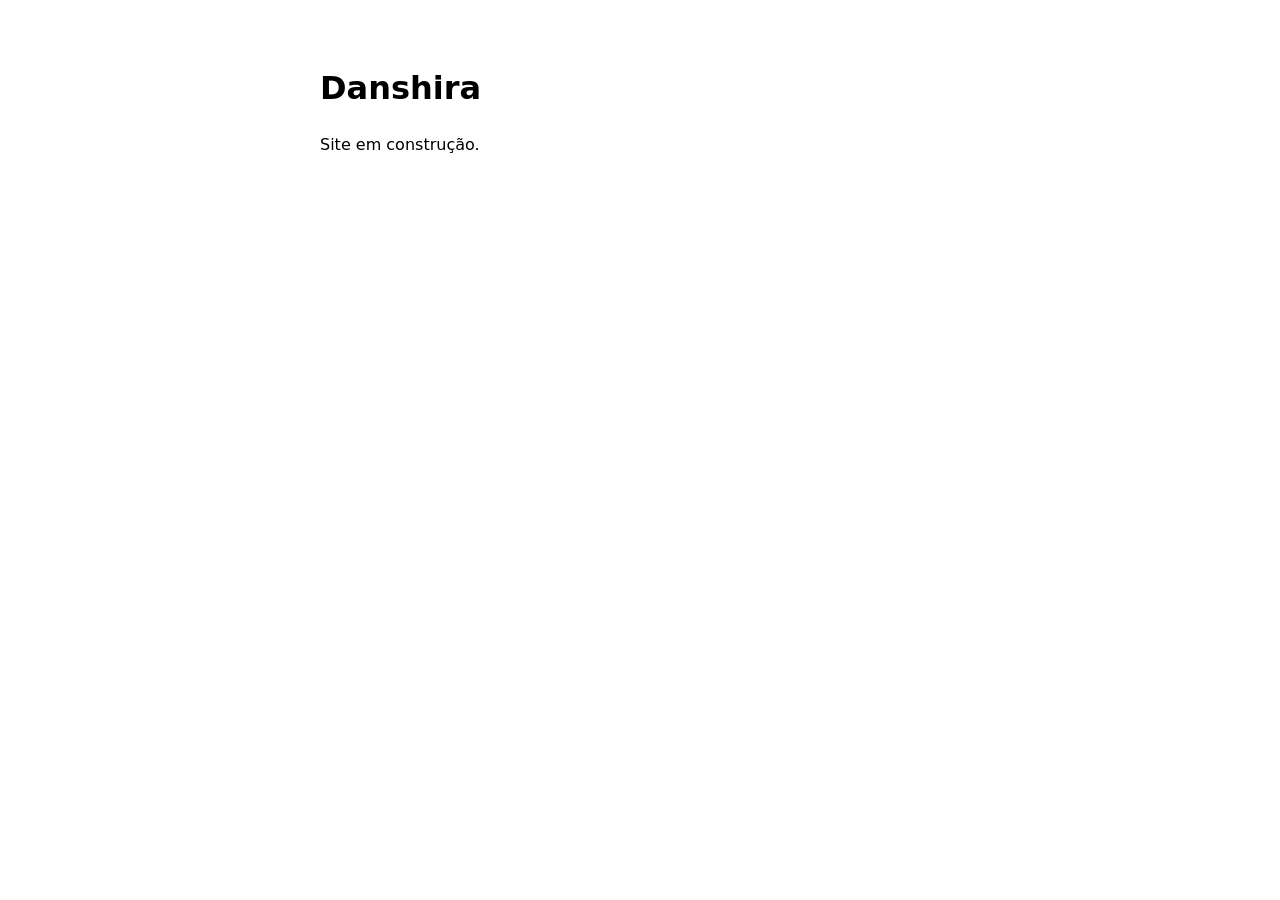
==== index.html @ fffc55d2 "Initial commit: static site scaffold for GitHub Pages Co-Authored-By: Claude Sonnet 5 <noreply@anthr" ====
<!DOCTYPE html>
<html lang="pt-BR">
<head>
  <meta charset="UTF-8">
  <meta name="viewport" content="width=device-width, initial-scale=1.0">
  <title>Danshira</title>
  <link rel="stylesheet" href="style.css">
</head>
<body>
  <main>
    <h1>Danshira</h1>
    <p>Site em construção.</p>
  </main>
</body>
</html>
---- style.css ----
:root {
  color-scheme: light dark;
}

body {
  font-family: system-ui, sans-serif;
  max-width: 640px;
  margin: 4rem auto;
  padding: 0 1.5rem;
  line-height: 1.5;
}
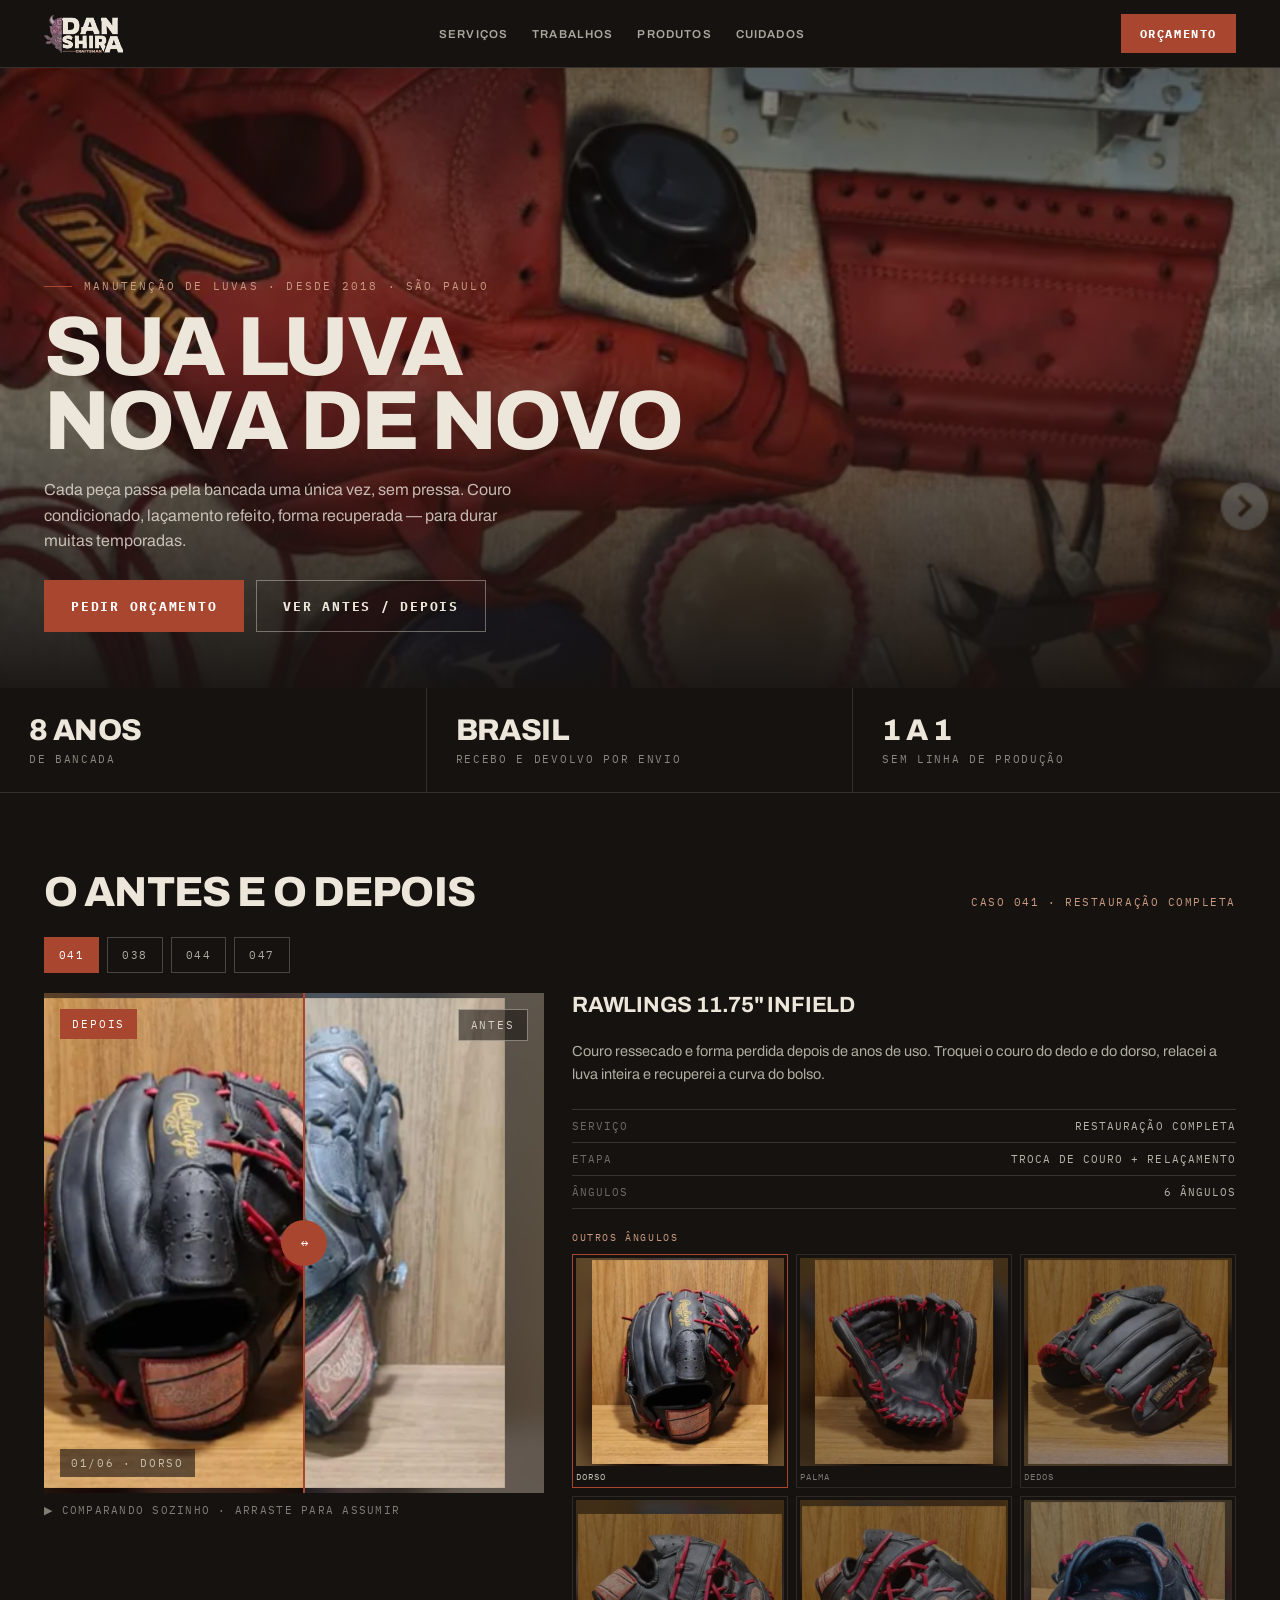
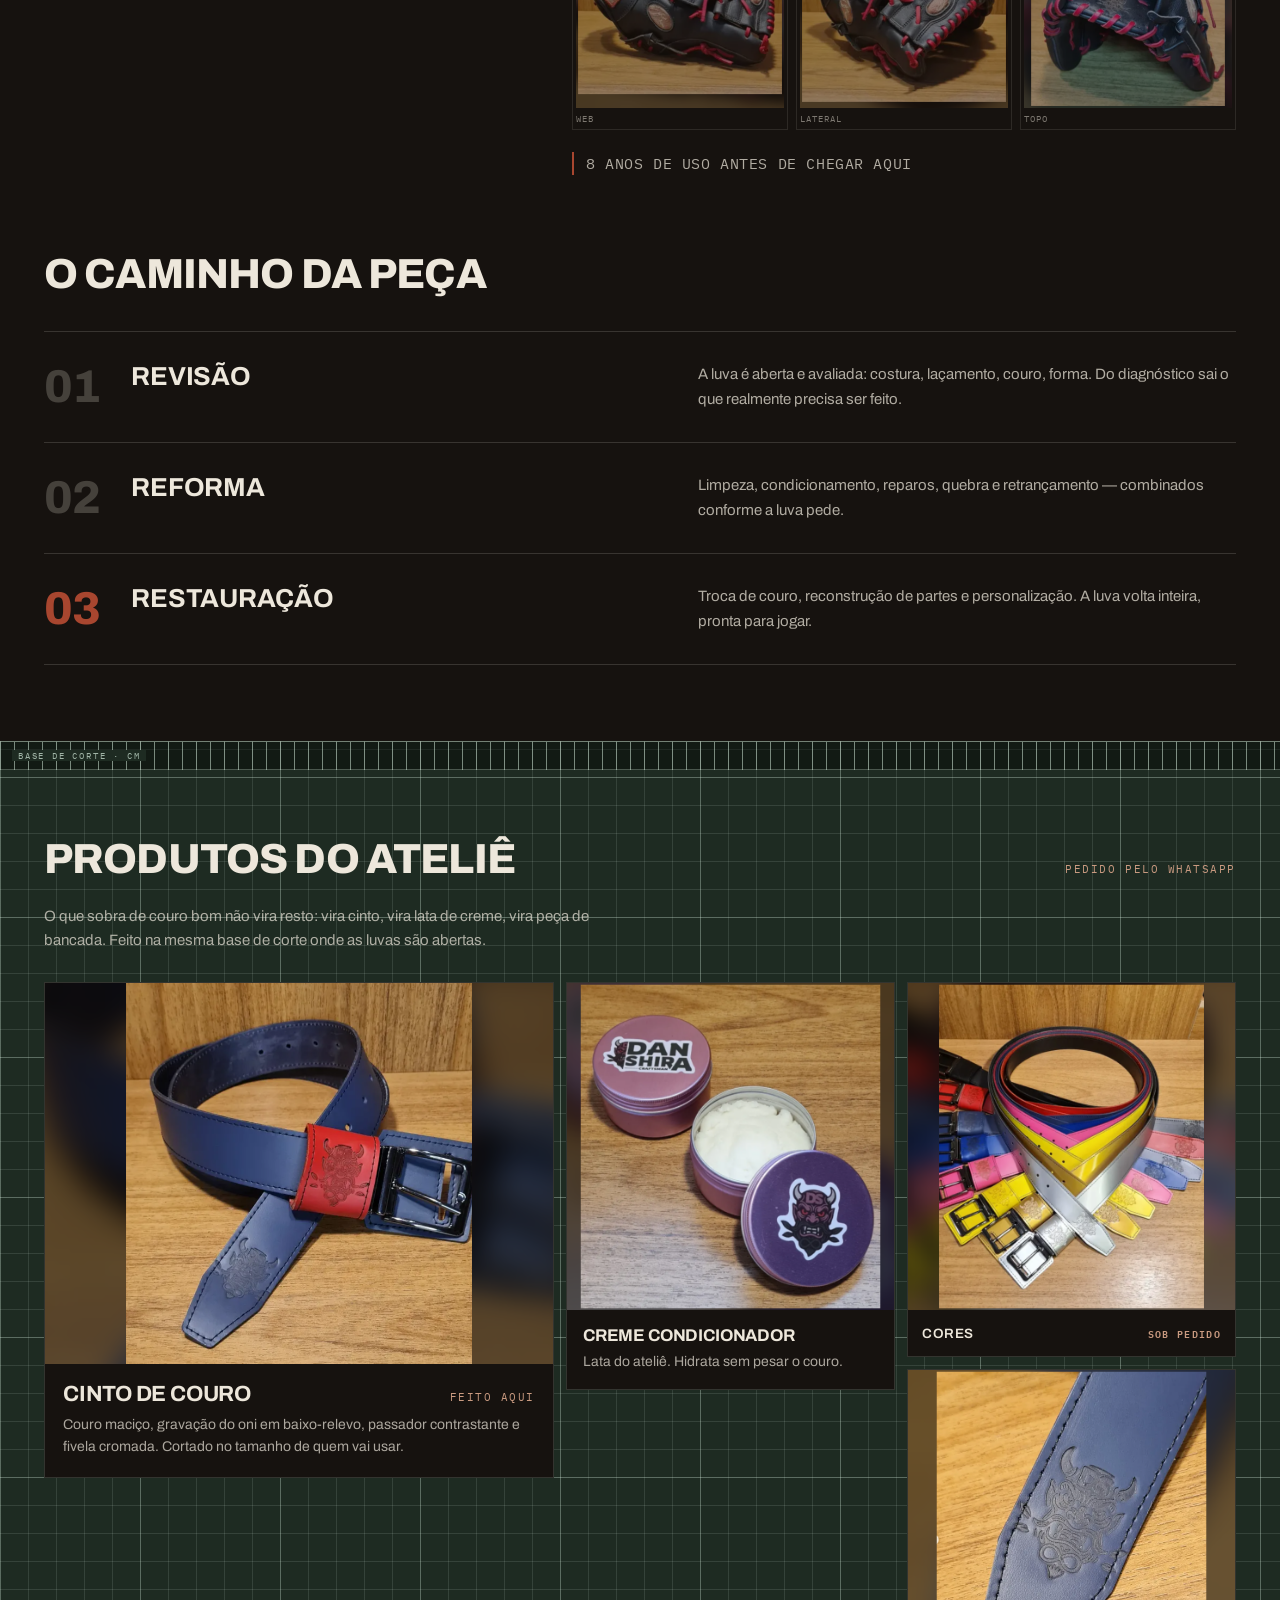
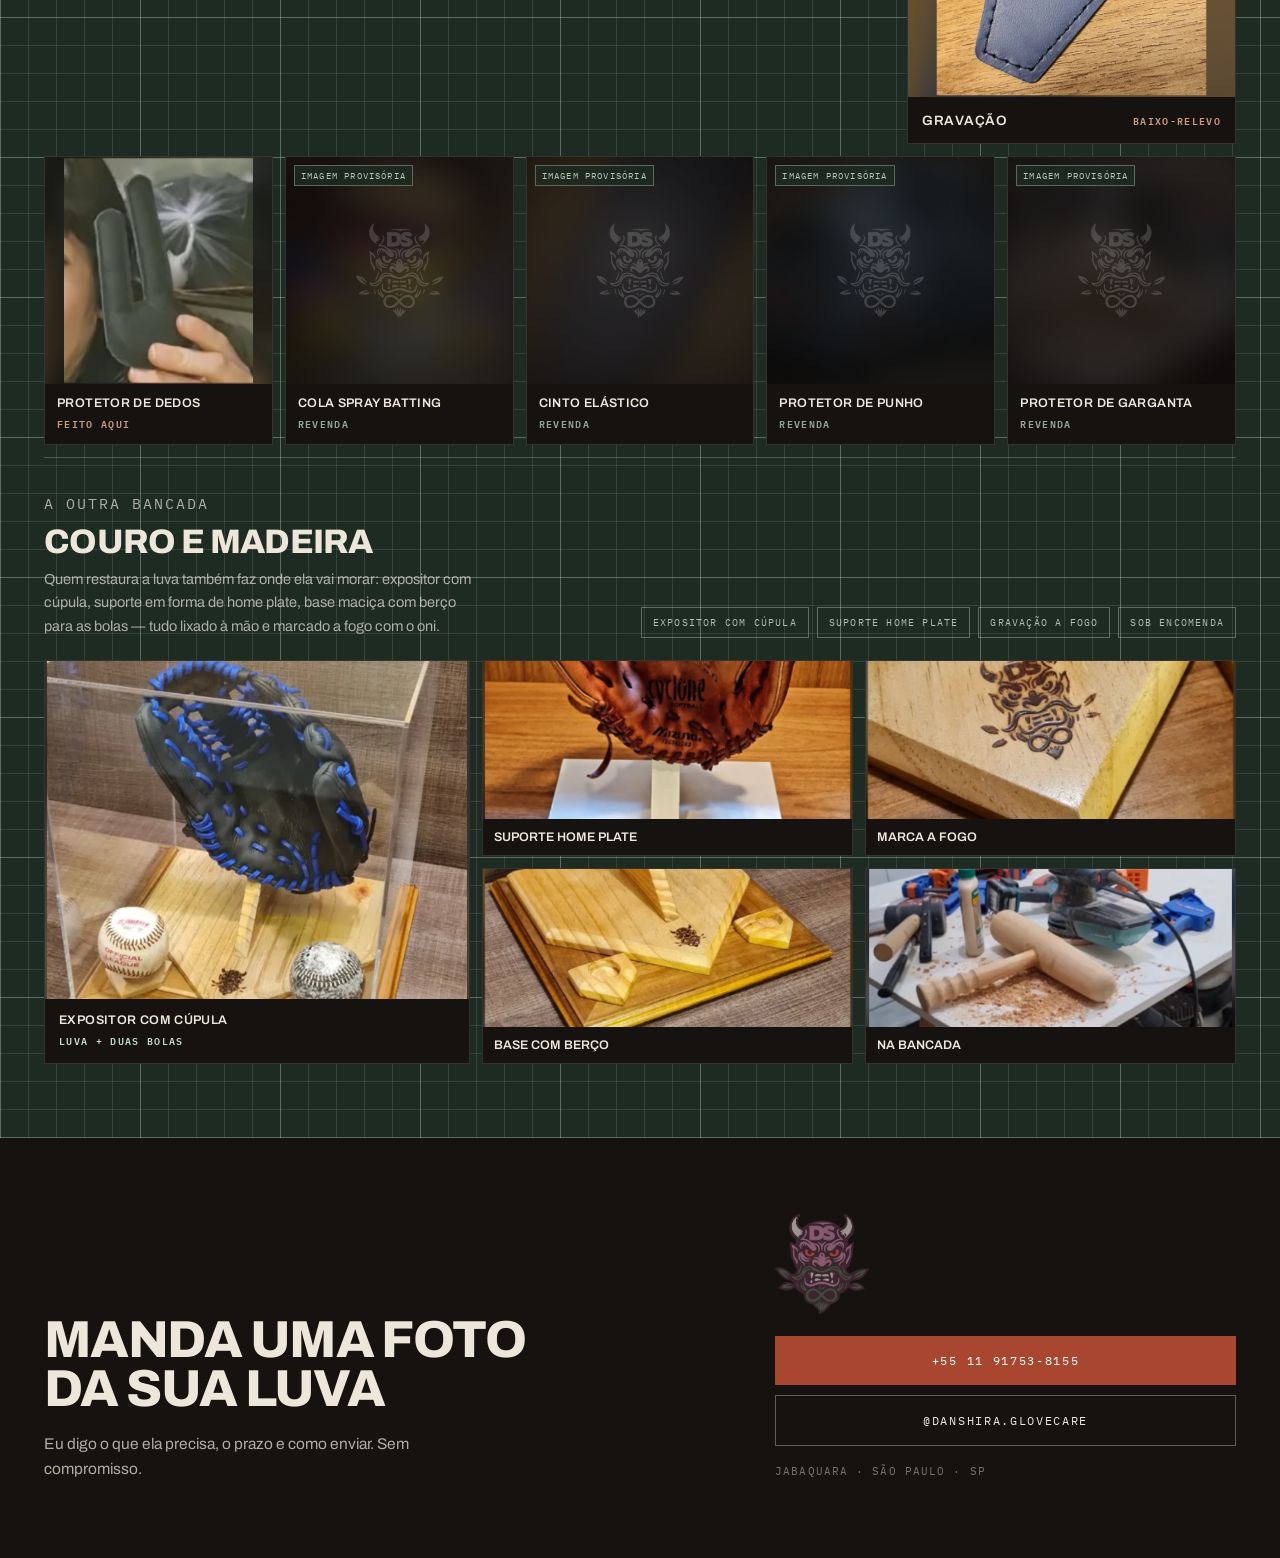
==== commit 02c2111e: "designsync: recria a home Dan Shira (opção 2a) como site estático real Substitui o stub por index.ht" ====
--- a/index.html
+++ b/index.html
@@ -1,15 +1,267 @@
 <!DOCTYPE html>
 <html lang="pt-BR">
 <head>
-  <meta charset="UTF-8">
-  <meta name="viewport" content="width=device-width, initial-scale=1.0">
-  <title>Danshira</title>
-  <link rel="stylesheet" href="style.css">
+<meta charset="UTF-8">
+<meta name="viewport" content="width=device-width, initial-scale=1.0">
+<title>Dan Shira Craftsman — Restauração de luvas de beisebol e softbol</title>
+<meta name="description" content="Restauração, reforma e revisão de luvas de beisebol e softbol, produtos de couro do ateliê e marcenaria sob encomenda. Ateliê no Jabaquara, São Paulo.">
+<link rel="preconnect" href="https://fonts.googleapis.com">
+<link rel="preconnect" href="https://fonts.gstatic.com" crossorigin>
+<link href="https://fonts.googleapis.com/css2?family=Archivo:wght@400;500;600;700;800&family=IBM+Plex+Mono:wght@400;500&display=swap" rel="stylesheet">
+<link rel="stylesheet" href="style.css">
 </head>
 <body>
-  <main>
-    <h1>Danshira</h1>
-    <p>Site em construção.</p>
-  </main>
+
+<header class="site-header">
+  <div class="header-inner">
+    <a href="#top" class="logo-link">
+      <img src="assets/logo-lockup-dark.png" alt="Dan Shira Craftsman" class="logo">
+    </a>
+    <nav class="main-nav" id="mainNav">
+      <a href="#caminho">Serviços</a>
+      <a href="#antes-depois">Trabalhos</a>
+      <a href="#produtos">Produtos</a>
+      <span>Cuidados</span>
+    </nav>
+    <a class="btn btn-primary btn-nav" href="https://wa.me/5511917538155" target="_blank" rel="noopener">Orçamento</a>
+    <button class="nav-toggle" id="navToggle" aria-label="Abrir menu" aria-expanded="false" aria-controls="mainNav">≡</button>
+  </div>
+</header>
+
+<main id="top">
+
+  <section class="hero">
+    <div class="hero-bg" style="background-image:url('assets/bancada-hero.png')"></div>
+    <div class="hero-overlay"></div>
+    <div class="hero-content">
+      <p class="eyebrow"><span class="eyebrow-line"></span>MANUTENÇÃO DE LUVAS · DESDE 2018 · SÃO PAULO</p>
+      <h1>Sua luva<br>nova de novo</h1>
+      <p class="hero-copy">Cada peça passa pela bancada uma única vez, sem pressa. Couro condicionado, laçamento refeito, forma recuperada — para durar muitas temporadas.</p>
+      <div class="hero-actions">
+        <a class="btn btn-primary" href="https://wa.me/5511917538155" target="_blank" rel="noopener">Pedir orçamento</a>
+        <a class="btn btn-secondary" href="#antes-depois">Ver antes / depois</a>
+      </div>
+    </div>
+  </section>
+
+  <section class="stats">
+    <div class="stat">
+      <div class="stat-num">8 ANOS</div>
+      <div class="stat-label">DE BANCADA</div>
+    </div>
+    <div class="stat">
+      <div class="stat-num">BRASIL</div>
+      <div class="stat-label">RECEBO E DEVOLVO POR ENVIO</div>
+    </div>
+    <div class="stat">
+      <div class="stat-num">1 A 1</div>
+      <div class="stat-label">SEM LINHA DE PRODUÇÃO</div>
+    </div>
+  </section>
+
+  <section id="antes-depois" class="before-after">
+    <div class="section-head">
+      <h2>O antes e o depois</h2>
+      <p class="case-tag" id="caseTag"></p>
+    </div>
+
+    <div class="tabs" id="tabs"></div>
+
+    <div class="ba-layout">
+      <div class="ba-slider-col">
+        <div class="ba-slider" id="baSlider">
+          <img id="imgBefore" class="ba-img-before" src="" alt="Antes da restauração" draggable="false">
+          <div class="ba-fill" id="baFill">
+            <div class="ba-fill-clip">
+              <img id="imgAfter" class="ba-img-after" src="" alt="Depois da restauração" draggable="false">
+            </div>
+            <div class="ba-line" id="baLine"><div class="ba-handle">↔</div></div>
+          </div>
+          <span class="ba-badge ba-badge-after">DEPOIS</span>
+          <span class="ba-badge ba-badge-before">ANTES</span>
+          <span class="ba-angle-tag" id="angleTag"></span>
+        </div>
+        <p class="ba-hint" id="baHint">▶ COMPARANDO SOZINHO · ARRASTE PARA ASSUMIR</p>
+      </div>
+
+      <div class="ba-info">
+        <h3 id="casePeca"></h3>
+        <p id="caseResumo"></p>
+        <dl class="case-meta">
+          <div><dt>SERVIÇO</dt><dd id="caseServico"></dd></div>
+          <div><dt>ETAPA</dt><dd id="caseEtapa"></dd></div>
+          <div><dt>ÂNGULOS</dt><dd id="caseAngleCount"></dd></div>
+        </dl>
+        <div class="angles">
+          <p class="angles-label">OUTROS ÂNGULOS</p>
+          <div class="angle-grid" id="angleGrid"></div>
+        </div>
+        <p class="case-nota" id="caseNota"></p>
+      </div>
+    </div>
+  </section>
+
+  <section id="caminho" class="process">
+    <h2>O caminho da peça</h2>
+    <div class="process-list">
+      <div class="process-step">
+        <div class="step-num">01</div>
+        <div class="step-title">Revisão</div>
+        <div class="step-desc">A luva é aberta e avaliada: costura, laçamento, couro, forma. Do diagnóstico sai o que realmente precisa ser feito.</div>
+      </div>
+      <div class="process-step">
+        <div class="step-num">02</div>
+        <div class="step-title">Reforma</div>
+        <div class="step-desc">Limpeza, condicionamento, reparos, quebra e retrançamento — combinados conforme a luva pede.</div>
+      </div>
+      <div class="process-step step-final">
+        <div class="step-num step-num-final">03</div>
+        <div class="step-title">Restauração</div>
+        <div class="step-desc">Troca de couro, reconstrução de partes e personalização. A luva volta inteira, pronta para jogar.</div>
+      </div>
+    </div>
+  </section>
+
+  <section id="produtos" class="cutting-mat">
+    <div class="mat-ruler">
+      <span>BASE DE CORTE · CM</span>
+      <span>COURO · MADEIRA · METAL</span>
+    </div>
+
+    <div class="mat-content">
+      <div class="section-head">
+        <h2>Produtos do ateliê</h2>
+        <p class="mono-tag">PEDIDO PELO WHATSAPP</p>
+      </div>
+      <p class="mat-lead">O que sobra de couro bom não vira resto: vira cinto, vira lata de creme, vira peça de bancada. Feito na mesma base de corte onde as luvas são abertas.</p>
+
+      <div class="product-grid-main">
+        <div class="product-card product-card-lg">
+          <img src="assets/prod/cinto.png" alt="Cinto de couro Dan Shira" class="ratio-4-3">
+          <div class="product-body">
+            <div class="product-title-row">
+              <h3>Cinto de couro</h3>
+              <span class="mono-tag">FEITO AQUI</span>
+            </div>
+            <p>Couro maciço, gravação do oni em baixo-relevo, passador contrastante e fivela cromada. Cortado no tamanho de quem vai usar.</p>
+          </div>
+        </div>
+        <div class="product-card">
+          <img src="assets/prod/creme.png" alt="Creme condicionador Dan Shira" class="ratio-1-1">
+          <div class="product-body product-body-sm">
+            <h3 class="product-title-sm">Creme condicionador</h3>
+            <p class="product-desc-sm">Lata do ateliê. Hidrata sem pesar o couro.</p>
+          </div>
+        </div>
+        <div class="product-col">
+          <div class="product-card product-card-flex">
+            <img src="assets/prod/cinto-cores.png" alt="Cintos em várias cores" class="ratio-1-1">
+            <div class="product-mini-row"><span>Cores</span><span class="mono-tag">SOB PEDIDO</span></div>
+          </div>
+          <div class="product-card product-card-flex">
+            <img src="assets/prod/cinto-emboss.png" alt="Gravação do oni no couro" class="ratio-1-1">
+            <div class="product-mini-row"><span>Gravação</span><span class="mono-tag">BAIXO-RELEVO</span></div>
+          </div>
+        </div>
+      </div>
+
+      <div class="product-grid-5">
+        <div class="product-card">
+          <img src="assets/prod/protetor-dedos.png" alt="Protetor de dedos" class="ratio-1-1">
+          <div class="product-mini"><span>Protetor de dedos</span><span class="mono-tag">FEITO AQUI</span></div>
+        </div>
+        <div class="product-card">
+          <div class="img-wrap">
+            <img src="assets/prod/mock-cola.png" alt="Cola spray para luva de rebatida" class="ratio-1-1">
+            <span class="placeholder-tag">IMAGEM PROVISÓRIA</span>
+          </div>
+          <div class="product-mini"><span>Cola spray batting</span><span class="mono-tag mono-tag-dim">REVENDA</span></div>
+        </div>
+        <div class="product-card">
+          <div class="img-wrap">
+            <img src="assets/prod/mock-elastico.png" alt="Cinto elástico" class="ratio-1-1">
+            <span class="placeholder-tag">IMAGEM PROVISÓRIA</span>
+          </div>
+          <div class="product-mini"><span>Cinto elástico</span><span class="mono-tag mono-tag-dim">REVENDA</span></div>
+        </div>
+        <div class="product-card">
+          <div class="img-wrap">
+            <img src="assets/prod/mock-punho.png" alt="Protetor de punho" class="ratio-1-1">
+            <span class="placeholder-tag">IMAGEM PROVISÓRIA</span>
+          </div>
+          <div class="product-mini"><span>Protetor de punho</span><span class="mono-tag mono-tag-dim">REVENDA</span></div>
+        </div>
+        <div class="product-card">
+          <div class="img-wrap">
+            <img src="assets/prod/mock-garganta.png" alt="Protetor de garganta" class="ratio-1-1">
+            <span class="placeholder-tag">IMAGEM PROVISÓRIA</span>
+          </div>
+          <div class="product-mini"><span>Protetor de garganta</span><span class="mono-tag mono-tag-dim">REVENDA</span></div>
+        </div>
+      </div>
+
+      <div id="marcenaria" class="woodwork">
+        <div class="woodwork-head">
+          <div class="woodwork-intro">
+            <p class="mono-tag mono-tag-mint">A OUTRA BANCADA</p>
+            <h2>Couro e madeira</h2>
+            <p>Quem restaura a luva também faz onde ela vai morar: expositor com cúpula, suporte em forma de home plate, base maciça com berço para as bolas — tudo lixado à mão e marcado a fogo com o oni.</p>
+          </div>
+          <div class="chips">
+            <span>EXPOSITOR COM CÚPULA</span>
+            <span>SUPORTE HOME PLATE</span>
+            <span>GRAVAÇÃO A FOGO</span>
+            <span>SOB ENCOMENDA</span>
+          </div>
+        </div>
+        <div class="woodwork-grid">
+          <div class="wood-card wood-card-tall">
+            <img src="assets/prod/marc-case.png" alt="Expositor com cúpula de acrílico">
+            <div class="product-mini"><span>Expositor com cúpula</span><span class="mono-tag mono-tag-mint">LUVA + DUAS BOLAS</span></div>
+          </div>
+          <div class="wood-card">
+            <img src="assets/prod/marc-stand.png" alt="Suporte de luva em forma de home plate">
+            <div class="wood-label">Suporte home plate</div>
+          </div>
+          <div class="wood-card">
+            <img src="assets/prod/marc-oni.png" alt="Oni gravado a fogo na madeira">
+            <div class="wood-label">Marca a fogo</div>
+          </div>
+          <div class="wood-card">
+            <img src="assets/prod/marc-base.png" alt="Base de madeira com berço para bolas">
+            <div class="wood-label">Base com berço</div>
+          </div>
+          <div class="wood-card">
+            <img src="assets/prod/marc-bancada.png" alt="Bancada de marcenaria do ateliê">
+            <div class="wood-label">Na bancada</div>
+          </div>
+        </div>
+      </div>
+    </div>
+  </section>
+
+  <section id="contato" class="cta">
+    <div class="cta-text">
+      <h2>Manda uma foto<br>da sua luva</h2>
+      <p>Eu digo o que ela precisa, o prazo e como enviar. Sem compromisso.</p>
+    </div>
+    <div class="cta-contact">
+      <img src="assets/mark-color.png" alt="" class="cta-mark">
+      <a class="cta-whats" href="https://wa.me/5511917538155" target="_blank" rel="noopener">+55 11 91753-8155</a>
+      <a class="cta-insta" href="https://instagram.com/danshira.glovecare" target="_blank" rel="noopener">@DANSHIRA.GLOVECARE</a>
+      <p class="cta-address">JABAQUARA · SÃO PAULO · SP</p>
+    </div>
+  </section>
+
+</main>
+
+<div class="mobile-cta-bar">
+  <a href="https://wa.me/5511917538155" target="_blank" rel="noopener">
+    <span>WHATSAPP</span>
+    <span>Chamar agora</span>
+  </a>
+</div>
+
+<script src="app.js"></script>
 </body>
 </html>
--- a/style.css
+++ b/style.css
@@ -1,11 +1,784 @@
+/* Dan Shira Craftsman — Oficina (opção 2a) */
+
+@keyframes dsWipe {
+  0%, 7%   { width: 6%; }
+  50%, 57% { width: 94%; }
+  100%     { width: 6%; }
+}
+
 :root {
-  color-scheme: light dark;
-}
+  --preto-couro: #16120F;
+  --preto-couro-2: #1D1714;
+  --base-corte: #1E2B22;
+  --creme: #EDE7DB;
+  --terracota: #A8462F;
+  --terracota-clara: #C99A80;
+  --verde-menta: #C4D8C9;
+  --grade-fraca: rgba(206,228,212,.13);
+  --grade-forte: rgba(206,228,212,.26);
+  --borda-clara: rgba(237,231,219,.16);
+  --borda-clara-fraca: rgba(237,231,219,.14);
+  --texto-secundario: rgba(237,231,219,.72);
+
+  --pad-section-x: clamp(20px, 1.5px + 4.7vw, 44px);
+  --pad-section-y: clamp(28px, 8px + 6vw, 76px);
+}
+
+* { box-sizing: border-box; }
+
+html { color-scheme: dark; }
 
 body {
-  font-family: system-ui, sans-serif;
-  max-width: 640px;
-  margin: 4rem auto;
-  padding: 0 1.5rem;
+  margin: 0;
+  background: var(--preto-couro);
+  color: var(--creme);
+  font-family: Archivo, Helvetica, sans-serif;
+  -webkit-font-smoothing: antialiased;
+}
+
+img { max-width: 100%; display: block; }
+a { color: inherit; text-decoration: none; }
+
+h1, h2, h3, p, dl, dd { margin: 0; }
+
+.mono-tag {
+  font-family: 'IBM Plex Mono', monospace;
+  font-size: 11px;
+  letter-spacing: .14em;
+  text-transform: uppercase;
+  color: var(--terracota-clara);
+}
+.mono-tag-mint { color: var(--verde-menta); }
+.mono-tag-dim { color: rgba(206,228,212,.7); }
+
+.btn {
+  display: inline-block;
+  font-family: 'IBM Plex Mono', monospace;
+  font-size: 12.5px;
+  font-weight: 700;
+  letter-spacing: .14em;
+  text-transform: uppercase;
+  padding: 17px 26px;
+  text-align: center;
+  border: 1px solid transparent;
+  cursor: pointer;
+}
+.btn-primary { background: var(--terracota); color: #FFF; }
+.btn-secondary { border-color: rgba(237,231,219,.4); color: var(--creme); }
+
+/* ---------- header ---------- */
+
+.site-header {
+  position: sticky;
+  top: 0;
+  z-index: 40;
+  background: var(--preto-couro);
+  border-bottom: 1px solid var(--borda-clara-fraca);
+}
+.header-inner {
+  display: flex;
+  align-items: center;
+  justify-content: space-between;
+  gap: 18px;
+  padding: 14px var(--pad-section-x);
+}
+.logo-link { flex: 0 0 auto; line-height: 0; }
+.logo {
+  height: clamp(26px, 16.8px + 2.35vw, 38px);
+  width: auto;
+}
+.main-nav {
+  display: flex;
+  gap: 24px;
+  flex: 1 1 auto;
+  justify-content: center;
+  font-size: 11.5px;
+  font-weight: 600;
+  letter-spacing: .1em;
+  text-transform: uppercase;
+  color: rgba(237,231,219,.7);
+  white-space: nowrap;
+}
+.main-nav a:hover { color: var(--creme); }
+.btn-nav { flex: 0 0 auto; padding: 11px 18px; font-size: 11.5px; }
+.nav-toggle {
+  display: none;
+  flex: 0 0 auto;
+  background: none;
+  border: none;
+  color: var(--creme);
+  font-size: 22px;
+  line-height: 1;
+  cursor: pointer;
+  padding: 4px 6px;
+}
+
+/* ---------- hero ---------- */
+
+.hero {
+  position: relative;
+  height: clamp(460px, 337.6px + 31.4vw, 620px);
+  overflow: hidden;
+}
+.hero-bg {
+  position: absolute;
+  inset: 0;
+  background-size: cover;
+  background-position: 45% 38%;
+}
+.hero-overlay {
+  position: absolute;
+  inset: 0;
+  background: linear-gradient(180deg, rgba(22,18,15,.55) 0%, rgba(22,18,15,.35) 40%, rgba(22,18,15,.96) 100%);
+}
+.hero-content {
+  position: absolute;
+  inset: 0;
+  padding: clamp(24px, -0.6px + 4.7vw, 56px) var(--pad-section-x) clamp(26px, 2.7px + 4.6vw, 56px);
+  display: flex;
+  flex-direction: column;
+  justify-content: flex-end;
+  gap: 18px;
+}
+.eyebrow {
+  display: flex;
+  align-items: center;
+  gap: 12px;
+  font-family: 'IBM Plex Mono', monospace;
+  font-size: clamp(10px, 7.9px + .53vw, 11px);
+  letter-spacing: .2em;
+  color: var(--terracota-clara);
+}
+.eyebrow-line { width: 28px; height: 1px; background: var(--terracota); flex: 0 0 auto; }
+.hero-content h1 {
+  font-weight: 800;
+  font-size: clamp(50px, 24px + 6.67vw, 84px);
+  line-height: .88;
+  letter-spacing: -.03em;
+  text-transform: uppercase;
+}
+.hero-copy {
+  max-width: 500px;
+  font-size: clamp(14.5px, 13.35px + .29vw, 16px);
+  line-height: 1.6;
+  color: rgba(237,231,219,.78);
+}
+.hero-actions {
+  display: flex;
+  flex-wrap: wrap;
+  gap: 12px;
+  padding-top: 8px;
+}
+
+/* ---------- stats ---------- */
+
+.stats {
+  display: grid;
+  grid-template-columns: repeat(3, 1fr);
+  border-bottom: 1px solid var(--borda-clara-fraca);
+}
+.stat {
+  padding: clamp(16px, 8.6px + 1.6vw, 26px) clamp(14px, 6px + 1.8vw, 32px);
+  border-right: 1px solid var(--borda-clara-fraca);
+}
+.stat:last-child { border-right: none; }
+.stat-num {
+  font-weight: 800;
+  font-size: clamp(18px, 4.6px + 2.75vw, 30px);
+  letter-spacing: -.02em;
+  white-space: nowrap;
+}
+.stat-label {
+  font-family: 'IBM Plex Mono', monospace;
+  font-size: 10.5px;
+  letter-spacing: .16em;
+  color: rgba(237,231,219,.55);
+  margin-top: 6px;
+}
+
+/* ---------- section head shared ---------- */
+
+.section-head {
+  display: flex;
+  align-items: baseline;
+  justify-content: space-between;
+  flex-wrap: wrap;
+  gap: 10px;
+  margin-bottom: 22px;
+}
+.section-head h2, .before-after h2, .process h2 {
+  font-weight: 800;
+  font-size: clamp(30px, 20.8px + 2.35vw, 42px);
+  letter-spacing: -.02em;
+  text-transform: uppercase;
+}
+
+/* ---------- before / after ---------- */
+
+.before-after { padding: var(--pad-section-y) var(--pad-section-x); }
+.case-tag {
+  font-family: 'IBM Plex Mono', monospace;
+  font-size: 11px;
+  letter-spacing: .14em;
+  color: var(--terracota-clara);
+  white-space: nowrap;
+}
+
+.tabs {
+  display: flex;
+  flex-wrap: wrap;
+  gap: 8px;
+  margin-bottom: 20px;
+}
+.tab {
+  font-family: 'IBM Plex Mono', monospace;
+  font-size: 10.5px;
+  letter-spacing: .14em;
+  padding: 10px 14px;
+  cursor: pointer;
+  border: 1px solid rgba(237,231,219,.24);
+  background: transparent;
+  color: rgba(237,231,219,.72);
+}
+.tab.active {
+  border-color: var(--terracota);
+  background: var(--terracota);
+  color: #FFF;
+}
+
+.ba-layout {
+  display: grid;
+  grid-template-columns: minmax(280px, 500px) 1fr;
+  gap: 28px;
+  align-items: start;
+}
+
+.ba-slider-col { display: flex; flex-direction: column; gap: 10px; }
+
+.ba-slider {
+  position: relative;
+  width: 100%;
+  aspect-ratio: 1 / 1;
+  max-width: 500px;
+  overflow: hidden;
+  background: #241D19;
+  cursor: ew-resize;
+  touch-action: none;
+  user-select: none;
+  container-type: inline-size;
+}
+.ba-slider img {
+  -webkit-user-drag: none;
+  user-drag: none;
+}
+.ba-slider > img {
+  position: absolute;
+  top: 0; left: 0;
+  width: 100%;
+  height: 100%;
+  object-fit: cover;
+}
+.ba-fill {
+  position: absolute;
+  top: 0; left: 0; bottom: 0;
+  width: 52%;
+  animation: dsWipe 9s ease-in-out infinite;
+}
+.ba-fill-clip { position: absolute; inset: 0; overflow: hidden; }
+.ba-fill-clip img {
+  position: absolute;
+  top: 0; left: 0;
+  width: 100cqi;
+  height: 100cqi;
+  object-fit: cover;
+}
+.ba-line {
+  position: absolute;
+  top: 0; bottom: 0;
+  width: 2px;
+  background: var(--terracota);
+  pointer-events: none;
+  right: -1px;
+}
+.ba-handle {
+  position: absolute;
+  top: 50%; left: 50%;
+  transform: translate(-50%, -50%);
+  width: 46px; height: 46px;
+  border-radius: 50%;
+  background: var(--terracota);
+  color: #FFF;
+  display: flex; align-items: center; justify-content: center;
+  font-family: 'IBM Plex Mono', monospace;
+  font-size: 12px;
+}
+.ba-badge {
+  position: absolute;
+  top: 16px;
+  font-family: 'IBM Plex Mono', monospace;
+  font-size: 10.5px;
+  letter-spacing: .18em;
+  padding: 8px 12px;
+  pointer-events: none;
+}
+.ba-badge-after { left: 16px; background: var(--terracota); color: #FFF; }
+.ba-badge-before {
+  right: 16px;
+  border: 1px solid rgba(237,231,219,.45);
+  color: rgba(237,231,219,.85);
+  background: rgba(22,18,15,.55);
+}
+.ba-angle-tag {
+  position: absolute;
+  left: 16px;
+  bottom: 16px;
+  font-family: 'IBM Plex Mono', monospace;
+  font-size: 10.5px;
+  letter-spacing: .16em;
+  color: rgba(237,231,219,.75);
+  background: rgba(22,18,15,.6);
+  padding: 7px 11px;
+  pointer-events: none;
+}
+.ba-hint {
+  font-family: 'IBM Plex Mono', monospace;
+  font-size: 10.5px;
+  letter-spacing: .12em;
+  color: rgba(237,231,219,.5);
+}
+
+.ba-info { display: flex; flex-direction: column; gap: 22px; }
+.ba-info h3 {
+  font-weight: 700;
+  font-size: clamp(17px, 12.9px + 1.06vw, 22px);
+  line-height: 1.15;
+  letter-spacing: -.01em;
+  text-transform: uppercase;
+}
+.ba-info > p {
+  font-size: 14.5px;
+  line-height: 1.6;
+  color: rgba(237,231,219,.72);
+}
+
+.case-meta {
+  display: flex;
+  flex-direction: column;
+  font-family: 'IBM Plex Mono', monospace;
+  font-size: 10.5px;
+  letter-spacing: .1em;
+  color: rgba(237,231,219,.75);
+}
+.case-meta > div {
+  display: flex;
+  justify-content: space-between;
+  gap: 10px;
+  padding: 9px 0;
+  border-top: 1px solid var(--borda-clara);
+}
+.case-meta > div:last-child { border-bottom: 1px solid var(--borda-clara); }
+.case-meta dt { opacity: .55; font-weight: 400; }
+.case-meta dd { margin: 0; text-align: right; }
+
+.angles { display: flex; flex-direction: column; gap: 10px; }
+.angles-label {
+  font-family: 'IBM Plex Mono', monospace;
+  font-size: 10px;
+  letter-spacing: .16em;
+  color: var(--terracota-clara);
+}
+.angle-grid {
+  display: grid;
+  grid-template-columns: repeat(3, 1fr);
+  gap: 8px;
+}
+.angle-item {
+  cursor: pointer;
+  display: flex;
+  flex-direction: column;
+  gap: 5px;
+  border: 1px solid rgba(237,231,219,.18);
+  padding: 3px;
+  background: none;
+  font: inherit;
+  color: inherit;
+}
+.angle-item.active { border-color: var(--terracota); }
+.angle-item:not(.active) { opacity: .6; }
+.angle-item img { width: 100%; aspect-ratio: 1/1; object-fit: cover; }
+.angle-item span {
+  font-family: 'IBM Plex Mono', monospace;
+  font-size: 9px;
+  letter-spacing: .12em;
+  color: rgba(237,231,219,.8);
+  text-align: center;
+  padding-bottom: 2px;
+}
+
+.case-nota {
+  font-family: 'IBM Plex Mono', monospace;
+  font-size: 11px;
+  line-height: 1.7;
+  letter-spacing: .04em;
+  color: var(--terracota-clara);
+  border-left: 2px solid var(--terracota);
+  padding-left: 12px;
+}
+
+/* ---------- processo ---------- */
+
+.process { padding: 0 var(--pad-section-x) var(--pad-section-y); }
+.process h2 { margin-bottom: 34px; }
+.process-step {
+  display: grid;
+  grid-template-columns: clamp(52px, 14.2px + 3.53vw, 120px) 1fr 1fr;
+  gap: clamp(14px, 4.6px + 1.9vw, 28px);
+  padding: 30px 0;
+  border-top: 1px solid var(--borda-clara);
+  align-items: start;
+}
+.step-final { border-bottom: 1px solid var(--borda-clara); }
+.step-num {
+  font-weight: 800;
+  font-size: clamp(28px, 14.2px + 3.53vw, 46px);
+  color: rgba(237,231,219,.22);
+  letter-spacing: -.03em;
+}
+.step-num-final { color: var(--terracota); }
+.step-title {
+  font-weight: 700;
+  font-size: clamp(20px, 15.4px + 1.18vw, 26px);
+  letter-spacing: -.01em;
+  text-transform: uppercase;
+}
+.step-desc {
+  font-size: clamp(14px, 13.2px + .2vw, 15px);
+  line-height: 1.65;
+  color: rgba(237,231,219,.72);
+}
+
+/* ---------- base de corte ---------- */
+
+.cutting-mat {
+  background: var(--base-corte);
+  background-image:
+    repeating-linear-gradient(0deg,  var(--grade-fraca) 0 1px, transparent 1px 28px),
+    repeating-linear-gradient(90deg, var(--grade-fraca) 0 1px, transparent 1px 28px),
+    repeating-linear-gradient(0deg,  var(--grade-forte) 0 1px, transparent 1px 140px),
+    repeating-linear-gradient(90deg, var(--grade-forte) 0 1px, transparent 1px 140px);
+  border-top: 1px solid var(--borda-clara);
+}
+.mat-ruler {
+  height: clamp(24px, 20.5px + .98vw, 28px);
+  background: rgba(0,0,0,.4);
+  background-image: repeating-linear-gradient(90deg, rgba(206,228,212,.55) 0 1px, transparent 1px 14px);
+  border-bottom: 1px solid rgba(206,228,212,.3);
+  display: flex;
+  align-items: center;
+  justify-content: space-between;
+  padding: 0 12px;
+}
+.mat-ruler span {
+  font-family: 'IBM Plex Mono', monospace;
+  font-size: 9px;
+  letter-spacing: .2em;
+  color: rgba(206,228,212,.75);
+  background: var(--base-corte);
+  padding: 0 6px;
+}
+.mat-ruler span:last-child { display: none; }
+
+.mat-content { padding: clamp(28px, 8.4px + 5.8vw, 66px) var(--pad-section-x) clamp(30px, 8.5px + 6.4vw, 74px); }
+.mat-content h2, .woodwork-intro h2 { color: var(--creme); }
+.mat-lead {
+  max-width: 560px;
+  font-size: 15px;
+  line-height: 1.6;
+  color: rgba(237,231,219,.7);
+  margin-bottom: 30px;
+}
+
+.product-grid-main {
+  display: grid;
+  grid-template-columns: 1.55fr 1fr 1fr;
+  gap: 12px;
+  margin-bottom: 12px;
+  align-items: start;
+}
+.product-card {
+  background: var(--preto-couro);
+  border: 1px solid rgba(206,228,212,.16);
+  display: flex;
+  flex-direction: column;
+}
+img.ratio-4-3 { aspect-ratio: 4/3; object-fit: cover; width: 100%; }
+img.ratio-1-1 { aspect-ratio: 1/1; object-fit: cover; width: 100%; }
+.product-body { padding: 18px 18px 20px; display: flex; flex-direction: column; gap: 8px; }
+.product-body-sm { padding: 16px; gap: 6px; }
+.product-title-row {
+  display: flex;
+  align-items: baseline;
+  justify-content: space-between;
+  gap: 10px;
+}
+.product-title-row h3 {
+  font-weight: 700;
+  font-size: clamp(19px, 16.7px + .59vw, 22px);
+  letter-spacing: -.01em;
+  text-transform: uppercase;
+}
+.product-body p {
+  font-size: 14px;
+  line-height: 1.55;
+  color: rgba(237,231,219,.7);
+}
+.product-title-sm {
+  font-weight: 700;
+  font-size: 17px;
+  letter-spacing: -.01em;
+  text-transform: uppercase;
+}
+.product-desc-sm {
+  font-size: 13.5px;
   line-height: 1.5;
-}
+  color: rgba(237,231,219,.68);
+}
+
+.product-col { display: flex; flex-direction: column; gap: 12px; }
+.product-card-flex { flex: 1; }
+.product-mini-row {
+  padding: 14px;
+  display: flex;
+  align-items: baseline;
+  justify-content: space-between;
+  gap: 8px;
+  font-size: 13.5px;
+  font-weight: 600;
+  letter-spacing: .04em;
+  text-transform: uppercase;
+}
+
+.product-grid-5 {
+  display: grid;
+  grid-template-columns: repeat(5, 1fr);
+  gap: 12px;
+}
+.img-wrap { position: relative; }
+.placeholder-tag {
+  position: absolute;
+  left: 8px; top: 8px;
+  font-family: 'IBM Plex Mono', monospace;
+  font-size: 8.5px;
+  letter-spacing: .14em;
+  color: rgba(206,228,212,.85);
+  background: rgba(30,43,34,.85);
+  border: 1px solid rgba(206,228,212,.35);
+  padding: 4px 6px;
+}
+.product-mini {
+  padding: 12px;
+  display: flex;
+  flex-direction: column;
+  gap: 4px;
+  font-size: 12.5px;
+  font-weight: 600;
+  letter-spacing: .03em;
+  text-transform: uppercase;
+}
+.product-mini .mono-tag,
+.product-mini-row .mono-tag { font-size: 9.5px; }
+
+/* ---------- marcenaria ---------- */
+
+.woodwork {
+  margin-top: 12px;
+  border-top: 1px solid rgba(206,228,212,.26);
+  padding-top: 34px;
+  display: flex;
+  flex-direction: column;
+  gap: 22px;
+}
+.woodwork-head {
+  display: flex;
+  align-items: flex-end;
+  justify-content: space-between;
+  gap: 30px;
+  flex-wrap: wrap;
+}
+.woodwork-intro { display: flex; flex-direction: column; gap: 10px; }
+.woodwork-intro h2 {
+  font-weight: 800;
+  font-size: clamp(24px, 16.4px + 1.96vw, 34px);
+  line-height: .98;
+  letter-spacing: -.02em;
+  text-transform: uppercase;
+}
+.woodwork-intro p {
+  font-size: 14.5px;
+  line-height: 1.6;
+  color: rgba(237,231,219,.7);
+  max-width: 430px;
+}
+.chips {
+  display: flex;
+  gap: 8px;
+  flex-wrap: wrap;
+  justify-content: flex-end;
+}
+.chips span {
+  font-family: 'IBM Plex Mono', monospace;
+  font-size: 10px;
+  letter-spacing: .12em;
+  color: rgba(206,228,212,.8);
+  border: 1px solid rgba(206,228,212,.35);
+  padding: 8px 11px;
+}
+
+.woodwork-grid {
+  display: grid;
+  grid-template-columns: 1.15fr 1fr 1fr;
+  grid-auto-rows: 196px;
+  gap: 12px;
+}
+.wood-card {
+  background: var(--preto-couro);
+  border: 1px solid rgba(206,228,212,.16);
+  display: flex;
+  flex-direction: column;
+  overflow: hidden;
+}
+.wood-card img { width: 100%; flex: 1; min-height: 0; object-fit: cover; }
+.wood-card-tall { grid-row: span 2; }
+.wood-card-tall .product-mini { padding: 14px; }
+.wood-label {
+  padding: 11px;
+  font-size: 12.5px;
+  font-weight: 600;
+  text-transform: uppercase;
+}
+
+/* ---------- cta ---------- */
+
+.cta {
+  padding: var(--pad-section-y) var(--pad-section-x);
+  display: grid;
+  grid-template-columns: 1.2fr .8fr;
+  gap: 40px;
+  align-items: end;
+}
+.cta-text { display: flex; flex-direction: column; gap: 18px; }
+.cta-text h2 {
+  font-weight: 800;
+  font-size: clamp(32px, 16.7px + 3.92vw, 52px);
+  line-height: .94;
+  letter-spacing: -.03em;
+  text-transform: uppercase;
+}
+.cta-text p {
+  font-size: 15.5px;
+  line-height: 1.6;
+  color: rgba(237,231,219,.72);
+  max-width: 430px;
+}
+.cta-contact { display: flex; flex-direction: column; gap: 10px; }
+.cta-mark { height: 100px; width: auto; align-self: flex-start; margin-bottom: 12px; }
+.cta-whats {
+  background: var(--terracota);
+  color: #FFF;
+  padding: 17px;
+  text-align: center;
+  font-family: 'IBM Plex Mono', monospace;
+  font-size: 12px;
+  letter-spacing: .14em;
+}
+.cta-insta {
+  border: 1px solid rgba(237,231,219,.35);
+  padding: 17px;
+  text-align: center;
+  font-family: 'IBM Plex Mono', monospace;
+  font-size: 12px;
+  letter-spacing: .14em;
+}
+.cta-address {
+  font-family: 'IBM Plex Mono', monospace;
+  font-size: 11px;
+  letter-spacing: .1em;
+  color: rgba(237,231,219,.45);
+  line-height: 1.8;
+  padding-top: 6px;
+}
+
+/* ---------- mobile sticky cta bar ---------- */
+
+.mobile-cta-bar {
+  display: none;
+  position: sticky;
+  bottom: 0;
+  z-index: 30;
+  background: var(--terracota);
+  color: #FFF;
+}
+.mobile-cta-bar a {
+  display: flex;
+  align-items: center;
+  justify-content: space-between;
+  padding: 16px 20px;
+}
+.mobile-cta-bar span:first-child {
+  font-family: 'IBM Plex Mono', monospace;
+  font-size: 11px;
+  letter-spacing: .12em;
+}
+.mobile-cta-bar span:last-child {
+  font-size: 12.5px;
+  font-weight: 700;
+  letter-spacing: .12em;
+  text-transform: uppercase;
+}
+
+/* ================= breakpoints ================= */
+
+@media (max-width: 960px) {
+  .product-grid-main { grid-template-columns: 1fr 1fr; }
+  .product-card-lg { grid-column: span 2; }
+  .product-grid-5 { grid-template-columns: repeat(3, 1fr); }
+  .woodwork-grid { grid-template-columns: 1fr 1fr; grid-auto-rows: 170px; }
+}
+
+@media (max-width: 760px) {
+  .main-nav { display: none; }
+  .btn-nav { display: none; }
+  .nav-toggle { display: block; }
+  .main-nav.open {
+    display: flex;
+    position: absolute;
+    top: 100%;
+    left: 0;
+    right: 0;
+    flex-direction: column;
+    gap: 0;
+    background: var(--preto-couro);
+    border-bottom: 1px solid var(--borda-clara-fraca);
+    padding: 6px var(--pad-section-x) 14px;
+  }
+  .main-nav.open a, .main-nav.open span { padding: 12px 0; border-top: 1px solid var(--borda-clara-fraca); }
+
+  .ba-layout { grid-template-columns: 1fr; }
+  .ba-slider-col { max-width: 100%; }
+
+  .cta { grid-template-columns: 1fr; align-items: start; gap: 26px; }
+
+  .mobile-cta-bar { display: block; }
+}
+
+@media (max-width: 640px) {
+  .product-grid-5 { grid-template-columns: repeat(2, 1fr); }
+  .woodwork-grid { grid-template-columns: 1fr 1fr; }
+  .wood-card-tall { grid-column: span 2; grid-row: span 1; aspect-ratio: 4/5; }
+}
+
+@media (max-width: 480px) {
+  .stats { grid-template-columns: 1fr; }
+  .stat { border-right: none; border-bottom: 1px solid var(--borda-clara-fraca); }
+  .stat:last-child { border-bottom: none; }
+}
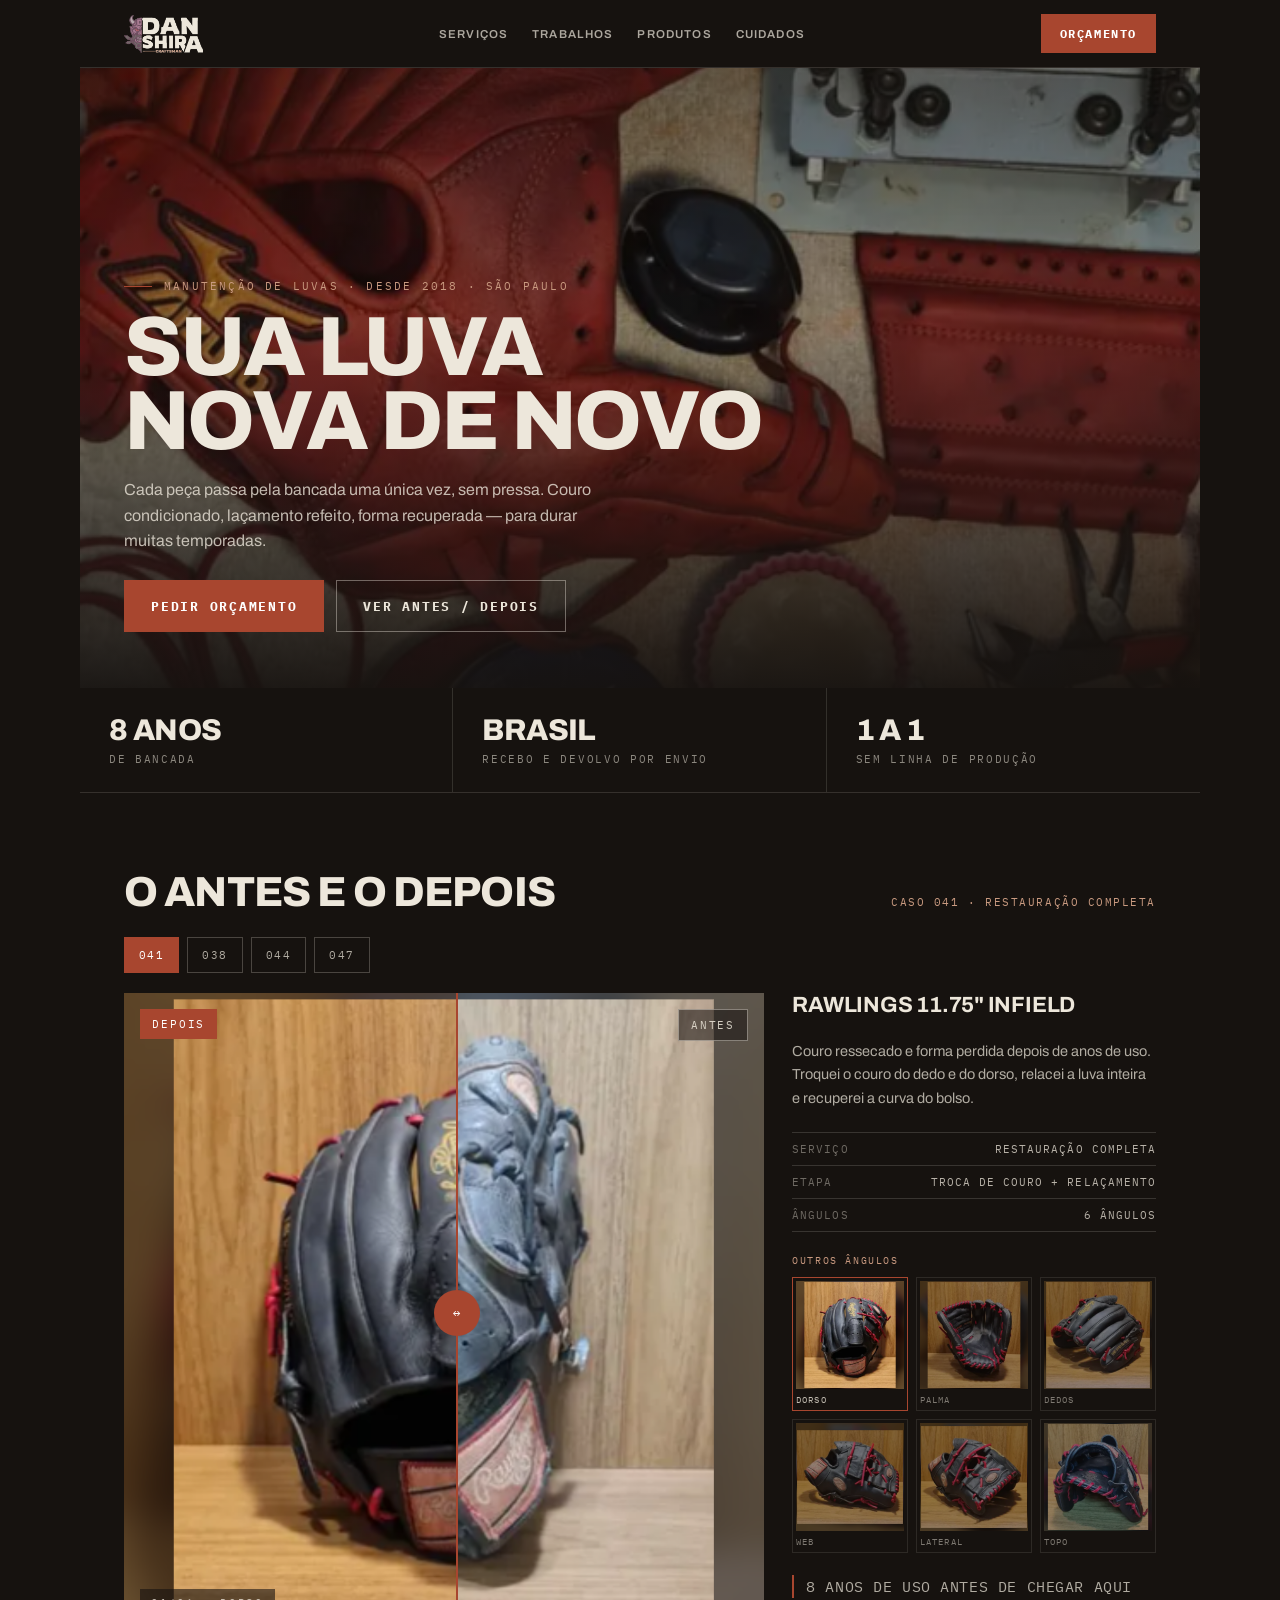
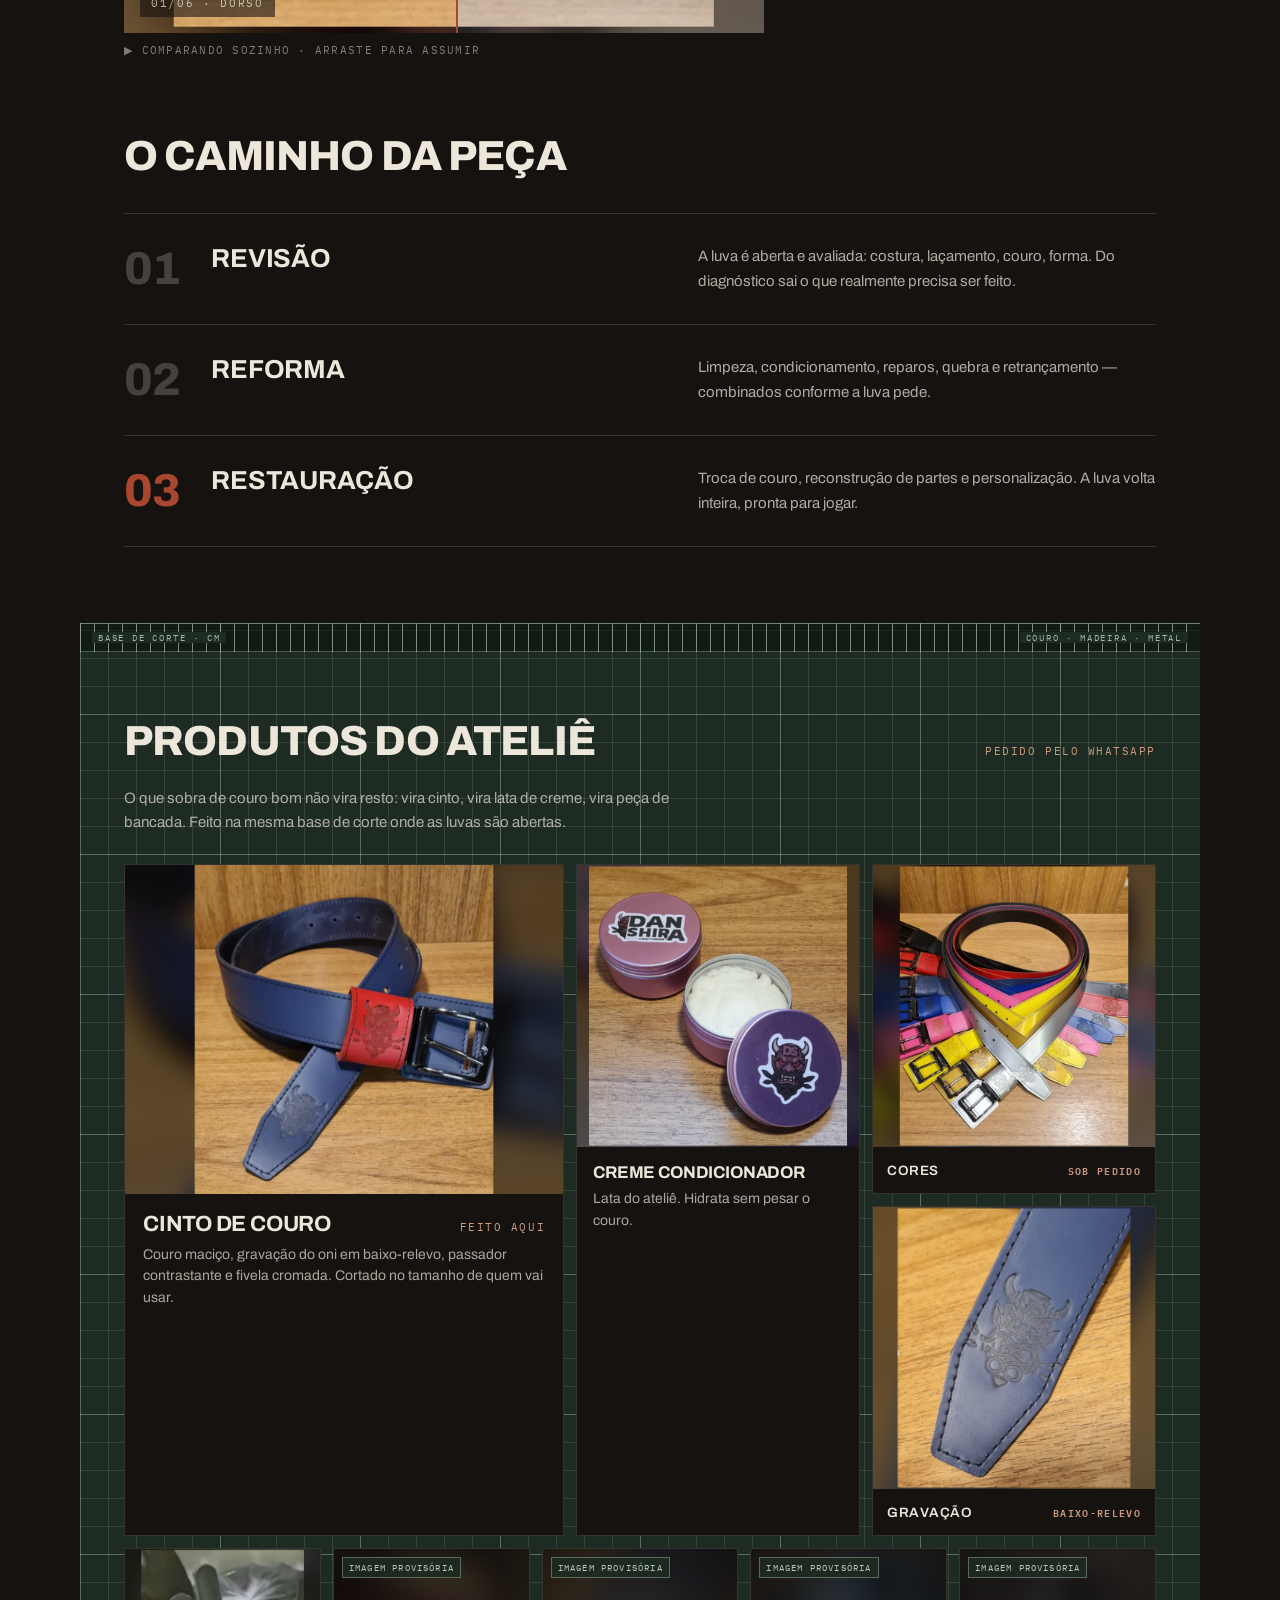
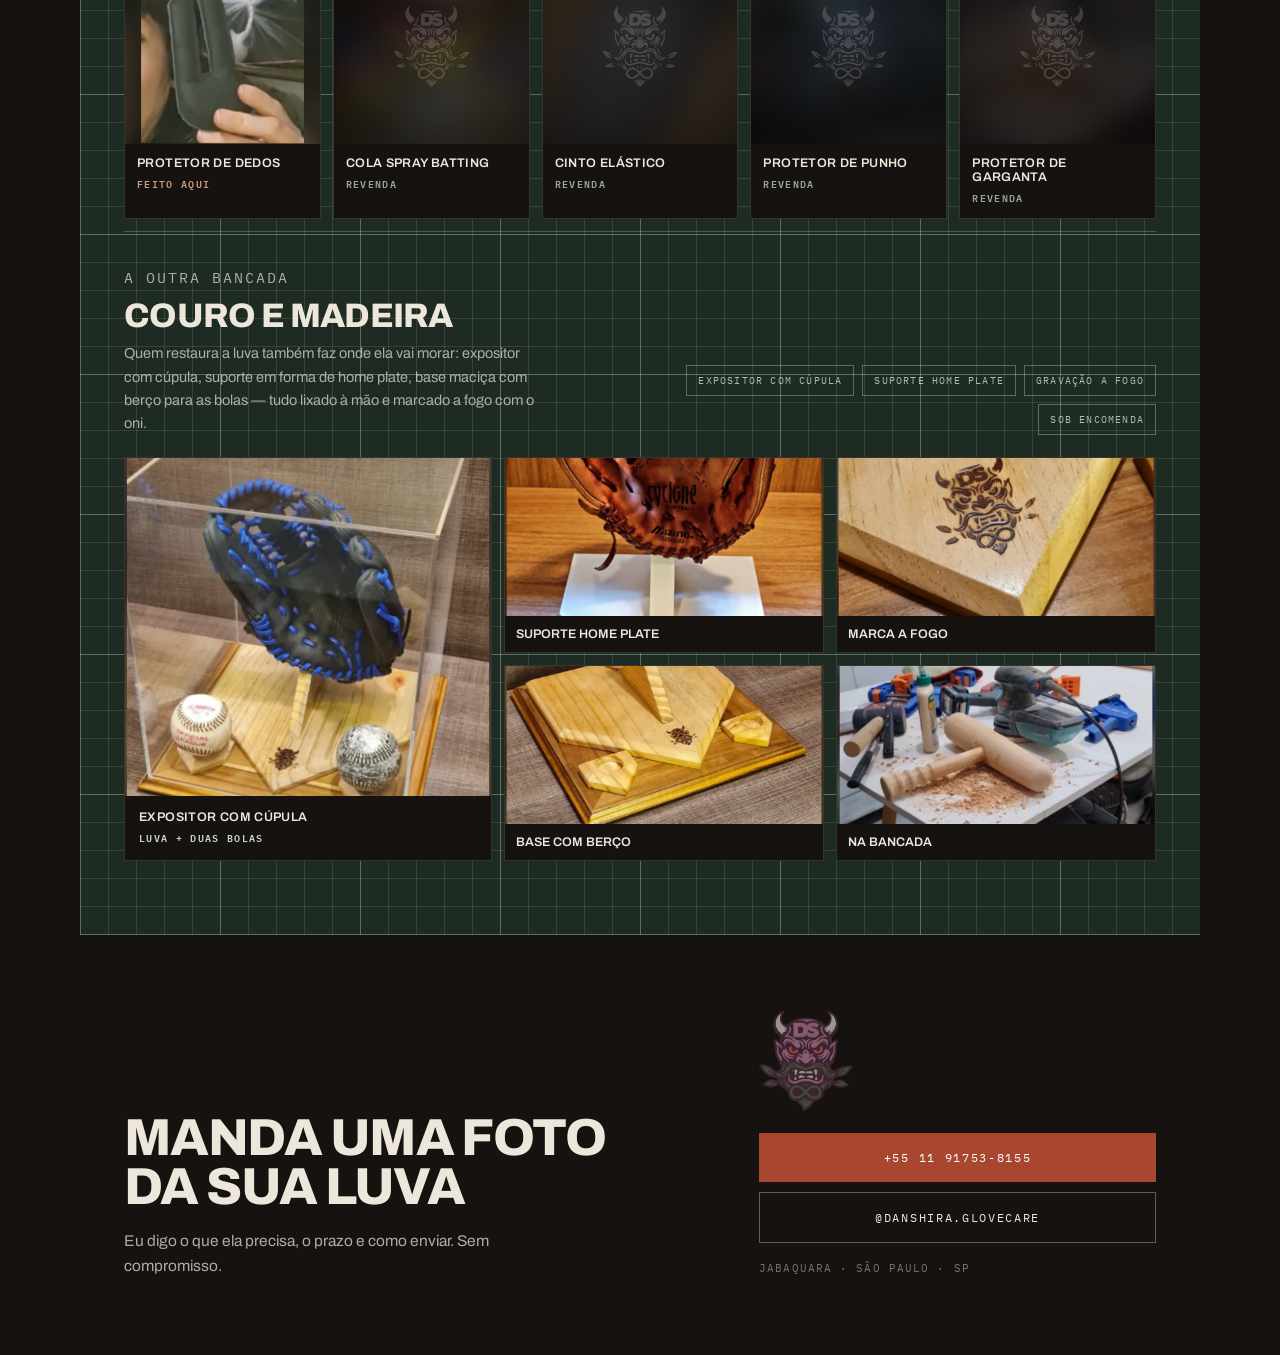
==== commit 8e923bb6: "designsync: corrige fidelidade ao mock em telas largas e o comparador O layout não tinha container: " ====
--- a/index.html
+++ b/index.html
@@ -11,6 +11,8 @@
 <link rel="stylesheet" href="style.css">
 </head>
 <body>
+
+<div class="page">
 
 <header class="site-header">
   <div class="header-inner">
@@ -262,6 +264,8 @@
   </a>
 </div>
 
+</div><!-- /.page -->
+
 <script src="app.js"></script>
 </body>
 </html>
--- a/style.css
+++ b/style.css
@@ -22,6 +22,15 @@
 
   --pad-section-x: clamp(20px, 1.5px + 4.7vw, 44px);
   --pad-section-y: clamp(28px, 8px + 6vw, 76px);
+
+  /* O mock aprovado tem 900px. A página é uma coluna única com largura
+     máxima para manter a densidade do desenho em monitores largos. */
+  --content-max: 1120px;
+}
+
+.page {
+  max-width: var(--content-max);
+  margin-inline: auto;
 }
 
 * { box-sizing: border-box; }
@@ -246,9 +255,10 @@
   color: #FFF;
 }
 
+/* proporção do mock: comparador 500px : coluna de info 284px */
 .ba-layout {
   display: grid;
-  grid-template-columns: minmax(280px, 500px) 1fr;
+  grid-template-columns: 1.76fr 1fr;
   gap: 28px;
   align-items: start;
 }
@@ -259,13 +269,11 @@
   position: relative;
   width: 100%;
   aspect-ratio: 1 / 1;
-  max-width: 500px;
   overflow: hidden;
   background: #241D19;
   cursor: ew-resize;
   touch-action: none;
   user-select: none;
-  container-type: inline-size;
 }
 .ba-slider img {
   -webkit-user-drag: none;
@@ -285,11 +293,17 @@
   animation: dsWipe 9s ease-in-out infinite;
 }
 .ba-fill-clip { position: absolute; inset: 0; overflow: hidden; }
+/* A foto do "depois" tem de ficar do tamanho do comparador, não da máscara.
+   O comparador é quadrado, então height:100% dá a medida certa — e o
+   max-width:none é obrigatório, senão o `img{max-width:100%}` global a
+   comprime à largura da máscara e o object-fit amplia a foto. */
 .ba-fill-clip img {
   position: absolute;
   top: 0; left: 0;
-  width: 100cqi;
-  height: 100cqi;
+  height: 100%;
+  width: auto;
+  aspect-ratio: 1 / 1;
+  max-width: none;
   object-fit: cover;
 }
 .ba-line {
@@ -486,7 +500,6 @@
   background: var(--base-corte);
   padding: 0 6px;
 }
-.mat-ruler span:last-child { display: none; }
 
 .mat-content { padding: clamp(28px, 8.4px + 5.8vw, 66px) var(--pad-section-x) clamp(30px, 8.5px + 6.4vw, 74px); }
 .mat-content h2, .woodwork-intro h2 { color: var(--creme); }
@@ -503,7 +516,8 @@
   grid-template-columns: 1.55fr 1fr 1fr;
   gap: 12px;
   margin-bottom: 12px;
-  align-items: start;
+  /* stretch (padrão) é o comportamento do mock: as colunas ficam da mesma
+     altura e as bordas dos cards alinham embaixo. */
 }
 .product-card {
   background: var(--preto-couro);
@@ -603,9 +617,8 @@
   align-items: flex-end;
   justify-content: space-between;
   gap: 30px;
-  flex-wrap: wrap;
-}
-.woodwork-intro { display: flex; flex-direction: column; gap: 10px; }
+}
+.woodwork-intro { display: flex; flex-direction: column; gap: 10px; flex: 1 1 auto; }
 .woodwork-intro h2 {
   font-weight: 800;
   font-size: clamp(24px, 16.4px + 1.96vw, 34px);
@@ -624,6 +637,8 @@
   gap: 8px;
   flex-wrap: wrap;
   justify-content: flex-end;
+  flex: 0 1 auto;
+  min-width: 0;
 }
 .chips span {
   font-family: 'IBM Plex Mono', monospace;
@@ -738,7 +753,8 @@
 
 /* ================= breakpoints ================= */
 
-@media (max-width: 960px) {
+/* O mock desktop tem 900px, então a grade de desktop precisa valer até ali. */
+@media (max-width: 880px) {
   .product-grid-main { grid-template-columns: 1fr 1fr; }
   .product-card-lg { grid-column: span 2; }
   .product-grid-5 { grid-template-columns: repeat(3, 1fr); }
@@ -766,6 +782,12 @@
   .ba-layout { grid-template-columns: 1fr; }
   .ba-slider-col { max-width: 100%; }
 
+  .woodwork-head { flex-direction: column; align-items: flex-start; gap: 18px; }
+  .chips { justify-content: flex-start; }
+
+  /* o mock mobile mostra só o rótulo da esquerda na régua */
+  .mat-ruler span:last-child { display: none; }
+
   .cta { grid-template-columns: 1fr; align-items: start; gap: 26px; }
 
   .mobile-cta-bar { display: block; }
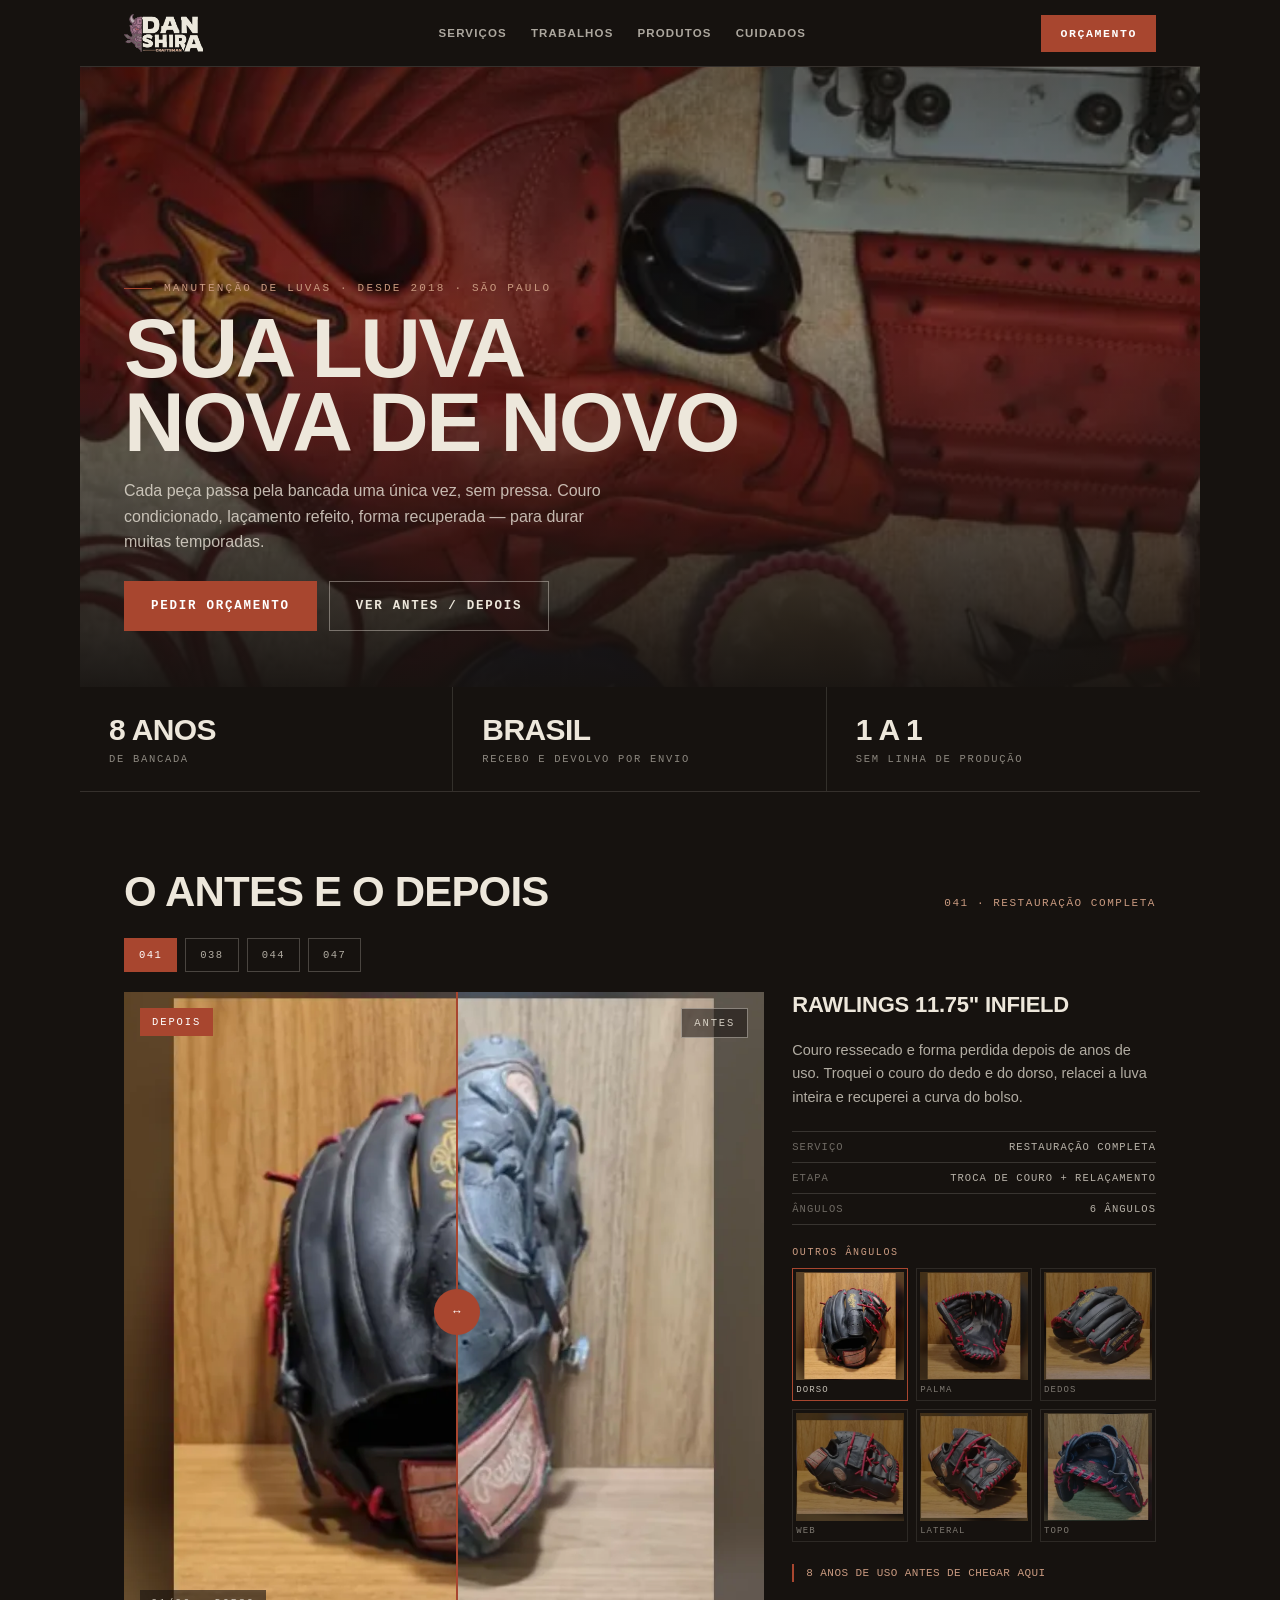
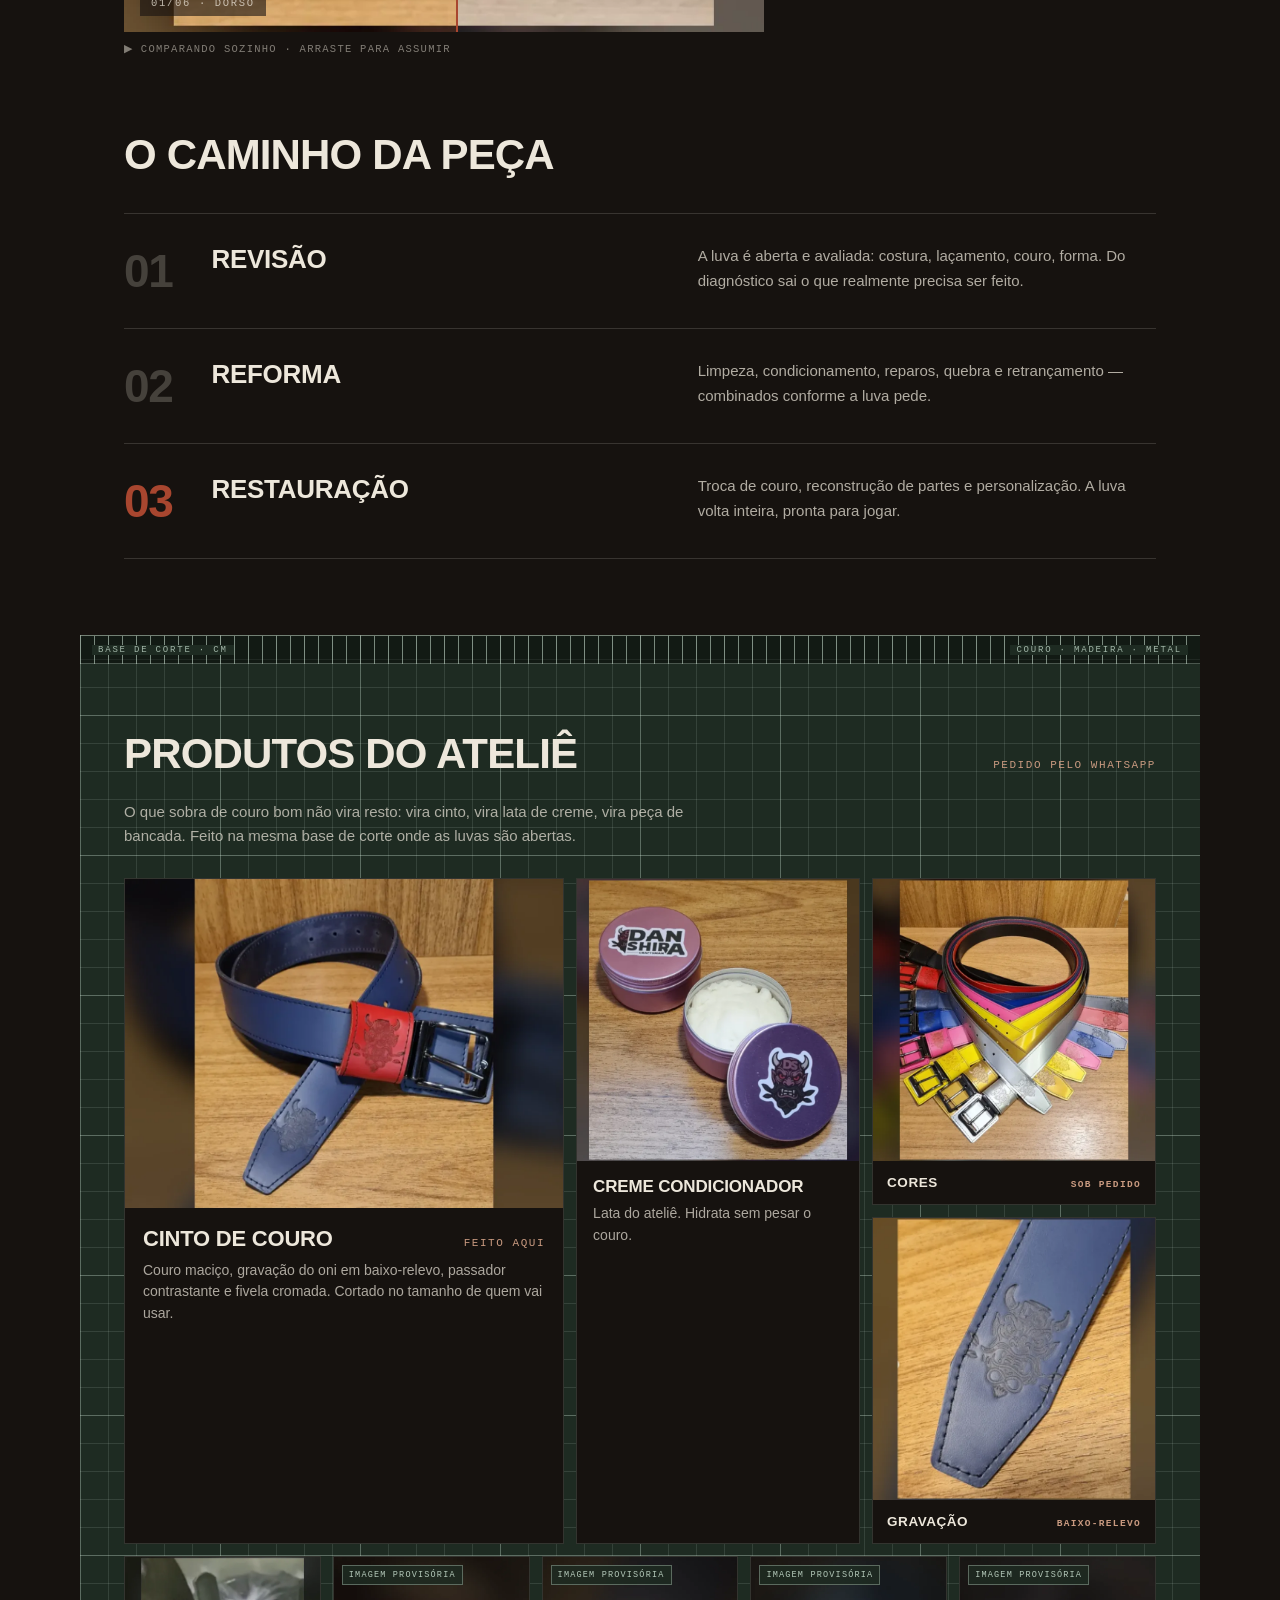
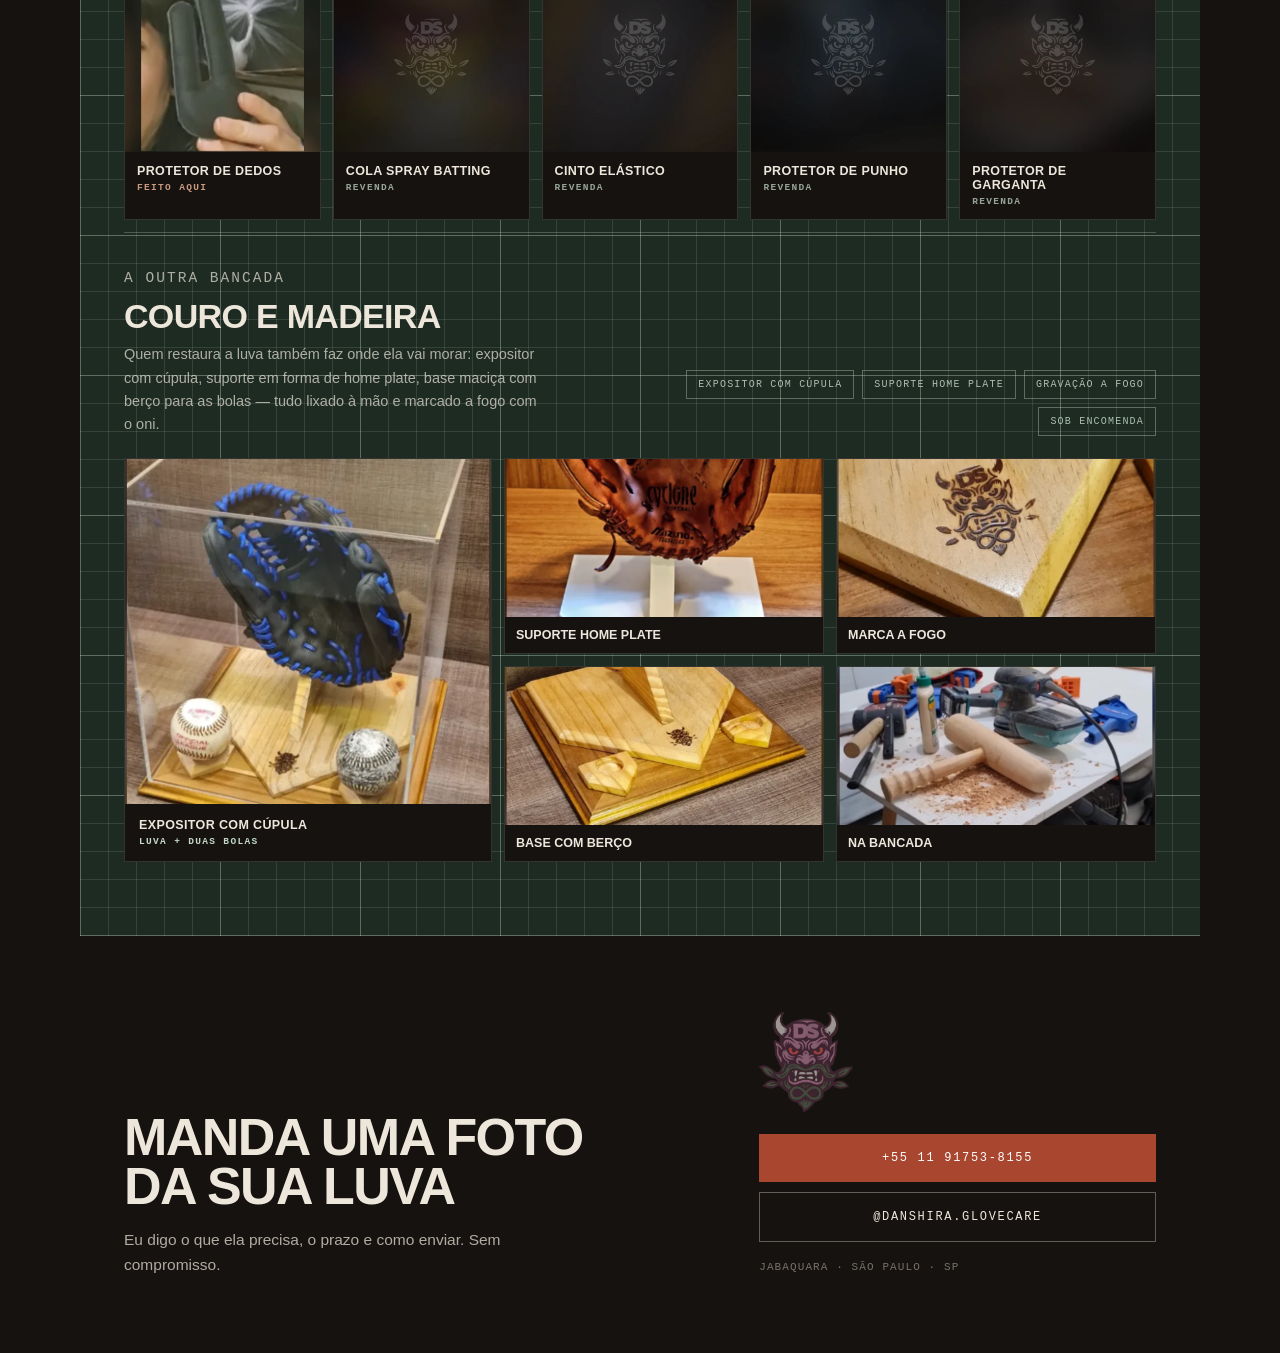
==== commit 43e4ff95: "SEO, performance e legibilidade por agentes de IA Peso: converte as 46 imagens para WebP e adiciona " ====
--- a/index.html
+++ b/index.html
@@ -3,21 +3,95 @@
 <head>
 <meta charset="UTF-8">
 <meta name="viewport" content="width=device-width, initial-scale=1.0">
-<title>Dan Shira Craftsman — Restauração de luvas de beisebol e softbol</title>
-<meta name="description" content="Restauração, reforma e revisão de luvas de beisebol e softbol, produtos de couro do ateliê e marcenaria sob encomenda. Ateliê no Jabaquara, São Paulo.">
-<link rel="preconnect" href="https://fonts.googleapis.com">
-<link rel="preconnect" href="https://fonts.gstatic.com" crossorigin>
-<link href="https://fonts.googleapis.com/css2?family=Archivo:wght@400;500;600;700;800&family=IBM+Plex+Mono:wght@400;500&display=swap" rel="stylesheet">
+<title>Restauração de luvas de beisebol e softbol — Dan Shira</title>
+<meta name="description" content="Restauração, reforma e revisão de luvas de beisebol e softbol, produtos de couro do ateliê e marcenaria sob encomenda. Ateliê no Jabaquara, São Paulo, com envio para todo o Brasil.">
+<link rel="canonical" href="https://danshira.com.br/">
+
+<meta property="og:type" content="website">
+<meta property="og:site_name" content="Dan Shira Craftsman">
+<meta property="og:locale" content="pt_BR">
+<meta property="og:url" content="https://danshira.com.br/">
+<meta property="og:title" content="Sua luva nova de novo — Dan Shira Craftsman">
+<meta property="og:description" content="Revisão, reforma e restauração de luvas de beisebol e softbol. Uma peça por vez, na bancada do Jabaquara. Recebo e devolvo por envio para todo o Brasil.">
+<meta property="og:image" content="https://danshira.com.br/assets/og-cover.jpg">
+<meta property="og:image:width" content="1200">
+<meta property="og:image:height" content="630">
+<meta property="og:image:alt" content="Bancada do ateliê Dan Shira Craftsman com luva de beisebol, ferramentas e óleos de couro">
+<meta name="twitter:card" content="summary_large_image">
+<meta name="twitter:title" content="Sua luva nova de novo — Dan Shira Craftsman">
+<meta name="twitter:description" content="Revisão, reforma e restauração de luvas de beisebol e softbol, no Jabaquara, São Paulo.">
+<meta name="twitter:image" content="https://danshira.com.br/assets/og-cover.jpg">
+
+<meta name="theme-color" content="#16120F">
+<link rel="icon" href="favicon.ico" sizes="32x32">
+<link rel="icon" href="assets/icon-512.png" type="image/png" sizes="512x512">
+<link rel="apple-touch-icon" href="apple-touch-icon.png">
+
+<link rel="preload" as="image" href="assets/bancada-hero.webp" fetchpriority="high">
 <link rel="stylesheet" href="style.css">
+<script type="application/ld+json">
+{
+  "@context": "https://schema.org",
+  "@graph": [
+    {
+      "@type": "WebSite",
+      "@id": "https://danshira.com.br/#website",
+      "url": "https://danshira.com.br/",
+      "name": "Dan Shira Craftsman",
+      "inLanguage": "pt-BR",
+      "publisher": { "@id": "https://danshira.com.br/#business" }
+    },
+    {
+      "@type": "LocalBusiness",
+      "@id": "https://danshira.com.br/#business",
+      "name": "Dan Shira Craftsman",
+      "url": "https://danshira.com.br/",
+      "description": "Ateli\u00ea de manuten\u00e7\u00e3o, reforma e restaura\u00e7\u00e3o de luvas de beisebol e softbol no Jabaquara, S\u00e3o Paulo. Tamb\u00e9m produz cintos e artigos de couro e faz marcenaria sob encomenda para expor luvas e bolas.",
+      "image": "https://danshira.com.br/assets/og-cover.jpg",
+      "logo": "https://danshira.com.br/assets/logo-lockup-dark.webp",
+      "telephone": "+5511917538155",
+      "foundingDate": "2018",
+      "inLanguage": "pt-BR",
+      "address": {
+        "@type": "PostalAddress",
+        "addressLocality": "S\u00e3o Paulo",
+        "addressRegion": "SP",
+        "addressCountry": "BR"
+      },
+      "areaServed": { "@type": "Country", "name": "Brasil" },
+      "sameAs": [
+        "https://instagram.com/danshira.glovecare",
+        "https://wa.me/5511917538155"
+      ],
+      "hasOfferCatalog": {
+        "@type": "OfferCatalog",
+        "name": "Servi\u00e7os e produtos do ateli\u00ea",
+        "itemListElement": [
+          { "@type": "Offer", "itemOffered": { "@type": "Service", "name": "Revis\u00e3o de luva", "description": "A luva \u00e9 aberta e avaliada: costura, la\u00e7amento, couro e forma. Do diagn\u00f3stico sai o que precisa ser feito." } },
+          { "@type": "Offer", "itemOffered": { "@type": "Service", "name": "Reforma de luva", "description": "Limpeza, condicionamento, reparos, quebra e retran\u00e7amento, combinados conforme a luva pede." } },
+          { "@type": "Offer", "itemOffered": { "@type": "Service", "name": "Restaura\u00e7\u00e3o de luva", "description": "Troca de couro, reconstru\u00e7\u00e3o de partes e personaliza\u00e7\u00e3o." } },
+          { "@type": "Offer", "itemOffered": { "@type": "Service", "name": "Marcenaria sob encomenda", "description": "Expositor com c\u00fapula, suporte em forma de home plate e base ma\u00e7i\u00e7a com ber\u00e7o para bolas, marcados a fogo." } },
+          { "@type": "Offer", "itemOffered": { "@type": "Product", "name": "Cinto de couro Dan Shira", "description": "Couro ma\u00e7i\u00e7o com grava\u00e7\u00e3o do oni em baixo-relevo e fivela cromada, cortado no tamanho de quem vai usar." } },
+          { "@type": "Offer", "itemOffered": { "@type": "Product", "name": "Creme condicionador para couro", "description": "Lata do ateli\u00ea. Hidrata sem pesar o couro." } },
+          { "@type": "Offer", "itemOffered": { "@type": "Product", "name": "Protetor de dedos", "description": "Protetor de dedos para luva, feito no ateli\u00ea." } }
+        ]
+      }
+    }
+  ]
+}
+</script>
+
 </head>
 <body>
 
 <div class="page">
+
+<a class="skip-link" href="#top">Ir para o conteúdo</a>
 
 <header class="site-header">
   <div class="header-inner">
     <a href="#top" class="logo-link">
-      <img src="assets/logo-lockup-dark.png" alt="Dan Shira Craftsman" class="logo">
+      <img width="1177" height="564" src="assets/logo-lockup-dark.webp" alt="Dan Shira Craftsman" class="logo">
     </a>
     <nav class="main-nav" id="mainNav">
       <a href="#caminho">Serviços</a>
@@ -33,7 +107,7 @@
 <main id="top">
 
   <section class="hero">
-    <div class="hero-bg" style="background-image:url('assets/bancada-hero.png')"></div>
+    <div class="hero-bg" style="background-image:url('assets/bancada-hero.webp')"></div>
     <div class="hero-overlay"></div>
     <div class="hero-content">
       <p class="eyebrow"><span class="eyebrow-line"></span>MANUTENÇÃO DE LUVAS · DESDE 2018 · SÃO PAULO</p>
@@ -64,41 +138,193 @@
   <section id="antes-depois" class="before-after">
     <div class="section-head">
       <h2>O antes e o depois</h2>
-      <p class="case-tag" id="caseTag"></p>
-    </div>
-
-    <div class="tabs" id="tabs"></div>
+      <p class="case-tag" id="caseTag">041 · Restauração completa</p>
+    </div>
+
+    <div class="tabs" id="tabs" role="tablist" aria-label="Casos de restauração">
+      <button type="button" class="tab active" role="tab" id="tab-041" aria-controls="case-041" aria-selected="true" tabindex="0">041</button>
+      <button type="button" class="tab" role="tab" id="tab-038" aria-controls="case-038" aria-selected="false" tabindex="-1">038</button>
+      <button type="button" class="tab" role="tab" id="tab-044" aria-controls="case-044" aria-selected="false" tabindex="-1">044</button>
+      <button type="button" class="tab" role="tab" id="tab-047" aria-controls="case-047" aria-selected="false" tabindex="-1">047</button>
+    </div>
 
     <div class="ba-layout">
       <div class="ba-slider-col">
-        <div class="ba-slider" id="baSlider">
-          <img id="imgBefore" class="ba-img-before" src="" alt="Antes da restauração" draggable="false">
+        <div class="ba-slider" id="baSlider" role="slider" tabindex="0"
+             aria-label="Comparar antes e depois — Rawlings 11.75" infield"
+             aria-valuemin="0" aria-valuemax="100" aria-valuenow="52" aria-valuetext="52% do depois visível">
+          <img loading="lazy" decoding="async" id="imgBefore" src="assets/ba/raw-5-antes.webp" width="820" height="820" draggable="false"
+               alt="Rawlings 11.75" infield antes da restauração — dorso">
           <div class="ba-fill" id="baFill">
             <div class="ba-fill-clip">
-              <img id="imgAfter" class="ba-img-after" src="" alt="Depois da restauração" draggable="false">
-            </div>
-            <div class="ba-line" id="baLine"><div class="ba-handle">↔</div></div>
-          </div>
-          <span class="ba-badge ba-badge-after">DEPOIS</span>
-          <span class="ba-badge ba-badge-before">ANTES</span>
-          <span class="ba-angle-tag" id="angleTag"></span>
-        </div>
-        <p class="ba-hint" id="baHint">▶ COMPARANDO SOZINHO · ARRASTE PARA ASSUMIR</p>
+              <img loading="lazy" decoding="async" id="imgAfter" src="assets/ba/raw-5-depois.webp" width="820" height="820" draggable="false"
+                   alt="Rawlings 11.75" infield depois da restauração — dorso">
+            </div>
+            <div class="ba-line"><div class="ba-handle" aria-hidden="true">↔</div></div>
+          </div>
+          <span class="ba-badge ba-badge-after">Depois</span>
+          <span class="ba-badge ba-badge-before">Antes</span>
+          <span class="ba-angle-tag" id="angleTag">01/06 · Dorso</span>
+        </div>
+        <p class="ba-hint" id="baHint">▶ Comparando sozinho · arraste para assumir</p>
       </div>
 
       <div class="ba-info">
-        <h3 id="casePeca"></h3>
-        <p id="caseResumo"></p>
-        <dl class="case-meta">
-          <div><dt>SERVIÇO</dt><dd id="caseServico"></dd></div>
-          <div><dt>ETAPA</dt><dd id="caseEtapa"></dd></div>
-          <div><dt>ÂNGULOS</dt><dd id="caseAngleCount"></dd></div>
-        </dl>
-        <div class="angles">
-          <p class="angles-label">OUTROS ÂNGULOS</p>
-          <div class="angle-grid" id="angleGrid"></div>
-        </div>
-        <p class="case-nota" id="caseNota"></p>
+        <article class="case" id="case-041" role="tabpanel" aria-labelledby="tab-041"
+                 data-reg="041" data-servico="Restauração completa" data-peca="Rawlings 11.75" infield">
+          <h3>Rawlings 11.75" infield</h3>
+          <p class="case-resumo">Couro ressecado e forma perdida depois de anos de uso. Troquei o couro do dedo e do dorso, relacei a luva inteira e recuperei a curva do bolso.</p>
+          <dl class="case-meta">
+            <div><dt>Serviço</dt><dd>Restauração completa</dd></div>
+            <div><dt>Etapa</dt><dd>Troca de couro + relaçamento</dd></div>
+            <div><dt>Ângulos</dt><dd>6 ângulos</dd></div>
+          </dl>
+          <div class="angles">
+            <p class="angles-label">Outros ângulos</p>
+            <div class="angle-grid">
+              <button type="button" class="angle-item active"
+                      data-antes="assets/ba/raw-5-antes.webp" data-depois="assets/ba/raw-5-depois.webp"
+                      data-label="Dorso" aria-pressed="true">
+                <img src="assets/ba/raw-5-depois.webp" width="820" height="820" loading="lazy"
+                     alt="Rawlings 11.75" infield restaurada — dorso">
+                <span>Dorso</span>
+              </button>
+              <button type="button" class="angle-item"
+                      data-antes="assets/ba/raw-4-antes.webp" data-depois="assets/ba/raw-4-depois.webp"
+                      data-label="Palma" aria-pressed="false">
+                <img src="assets/ba/raw-4-depois.webp" width="820" height="820" loading="lazy"
+                     alt="Rawlings 11.75" infield restaurada — palma">
+                <span>Palma</span>
+              </button>
+              <button type="button" class="angle-item"
+                      data-antes="assets/ba/raw-2-antes.webp" data-depois="assets/ba/raw-2-depois.webp"
+                      data-label="Dedos" aria-pressed="false">
+                <img src="assets/ba/raw-2-depois.webp" width="820" height="820" loading="lazy"
+                     alt="Rawlings 11.75" infield restaurada — dedos">
+                <span>Dedos</span>
+              </button>
+              <button type="button" class="angle-item"
+                      data-antes="assets/ba/raw-3-antes.webp" data-depois="assets/ba/raw-3-depois.webp"
+                      data-label="Web" aria-pressed="false">
+                <img src="assets/ba/raw-3-depois.webp" width="820" height="820" loading="lazy"
+                     alt="Rawlings 11.75" infield restaurada — web">
+                <span>Web</span>
+              </button>
+              <button type="button" class="angle-item"
+                      data-antes="assets/ba/raw-1-antes.webp" data-depois="assets/ba/raw-1-depois.webp"
+                      data-label="Lateral" aria-pressed="false">
+                <img src="assets/ba/raw-1-depois.webp" width="820" height="820" loading="lazy"
+                     alt="Rawlings 11.75" infield restaurada — lateral">
+                <span>Lateral</span>
+              </button>
+              <button type="button" class="angle-item"
+                      data-antes="assets/ba/raw-6-antes.webp" data-depois="assets/ba/raw-6-depois.webp"
+                      data-label="Topo" aria-pressed="false">
+                <img src="assets/ba/raw-6-depois.webp" width="820" height="820" loading="lazy"
+                     alt="Rawlings 11.75" infield restaurada — topo">
+                <span>Topo</span>
+              </button>
+            </div>
+          </div>
+          <p class="case-nota">8 anos de uso antes de chegar aqui</p>
+        </article>
+        <article class="case" id="case-038" role="tabpanel" aria-labelledby="tab-038"
+                 data-reg="038" data-servico="Reforma e recoloração" data-peca="ZETT Dyna 1ª base" hidden>
+          <h3>ZETT Dyna 1ª base</h3>
+          <p class="case-resumo">Couro bom, cor gasta pelo sol. Limpei, hidratei fundo e retingi mantendo o relevo original da luva.</p>
+          <dl class="case-meta">
+            <div><dt>Serviço</dt><dd>Reforma e recoloração</dd></div>
+            <div><dt>Etapa</dt><dd>Limpeza + hidratação + tingimento</dd></div>
+            <div><dt>Ângulos</dt><dd>4 ângulos</dd></div>
+          </dl>
+          <div class="angles">
+            <p class="angles-label">Outros ângulos</p>
+            <div class="angle-grid">
+              <button type="button" class="angle-item active"
+                      data-antes="assets/ba/zett-1-antes.webp" data-depois="assets/ba/zett-1-depois.webp"
+                      data-label="Frente" aria-pressed="true">
+                <img src="assets/ba/zett-1-depois.webp" width="820" height="820" loading="lazy"
+                     alt="ZETT Dyna 1ª base restaurada — frente">
+                <span>Frente</span>
+              </button>
+              <button type="button" class="angle-item"
+                      data-antes="assets/ba/zett-2-antes.webp" data-depois="assets/ba/zett-2-depois.webp"
+                      data-label="Dorso" aria-pressed="false">
+                <img src="assets/ba/zett-2-depois.webp" width="820" height="820" loading="lazy"
+                     alt="ZETT Dyna 1ª base restaurada — dorso">
+                <span>Dorso</span>
+              </button>
+              <button type="button" class="angle-item"
+                      data-antes="assets/ba/zett-3-antes.webp" data-depois="assets/ba/zett-3-depois.webp"
+                      data-label="Lateral" aria-pressed="false">
+                <img src="assets/ba/zett-3-depois.webp" width="820" height="820" loading="lazy"
+                     alt="ZETT Dyna 1ª base restaurada — lateral">
+                <span>Lateral</span>
+              </button>
+              <button type="button" class="angle-item"
+                      data-antes="assets/ba/zett-4-antes.webp" data-depois="assets/ba/zett-4-depois.webp"
+                      data-label="Bolso" aria-pressed="false">
+                <img src="assets/ba/zett-4-depois.webp" width="820" height="820" loading="lazy"
+                     alt="ZETT Dyna 1ª base restaurada — bolso">
+                <span>Bolso</span>
+              </button>
+            </div>
+          </div>
+          <p class="case-nota">Couro original preservado, só a cor foi recuperada</p>
+        </article>
+        <article class="case" id="case-044" role="tabpanel" aria-labelledby="tab-044"
+                 data-reg="044" data-servico="Correção de estrutura" data-peca="Mizuno Pro couro vermelho" hidden>
+          <h3>Mizuno Pro couro vermelho</h3>
+          <p class="case-resumo">O bolso tinha cedido e não fechava mais. Reforcei a estrutura interna e refiz o laçamento até a forma voltar a segurar a bola.</p>
+          <dl class="case-meta">
+            <div><dt>Serviço</dt><dd>Correção de estrutura</dd></div>
+            <div><dt>Etapa</dt><dd>Reforço de forma + relaçamento</dd></div>
+            <div><dt>Ângulos</dt><dd>2 ângulos</dd></div>
+          </dl>
+          <div class="angles">
+            <p class="angles-label">Outros ângulos</p>
+            <div class="angle-grid">
+              <button type="button" class="angle-item active"
+                      data-antes="assets/ba/miz-1-antes.webp" data-depois="assets/ba/miz-1-depois.webp"
+                      data-label="Topo" aria-pressed="true">
+                <img src="assets/ba/miz-1-depois.webp" width="820" height="820" loading="lazy"
+                     alt="Mizuno Pro couro vermelho restaurada — topo">
+                <span>Topo</span>
+              </button>
+              <button type="button" class="angle-item"
+                      data-antes="assets/ba/miz-2-antes.webp" data-depois="assets/ba/miz-2-depois.webp"
+                      data-label="Bolso" aria-pressed="false">
+                <img src="assets/ba/miz-2-depois.webp" width="820" height="820" loading="lazy"
+                     alt="Mizuno Pro couro vermelho restaurada — bolso">
+                <span>Bolso</span>
+              </button>
+            </div>
+          </div>
+          <p class="case-nota">Linha vermelha = forma cedida · linha verde = forma recuperada</p>
+        </article>
+        <article class="case" id="case-047" role="tabpanel" aria-labelledby="tab-047"
+                 data-reg="047" data-servico="Reconstrução total" data-peca="Luva de rebatida couro preto" hidden>
+          <h3>Luva de rebatida couro preto</h3>
+          <p class="case-resumo">Praticamente irrecuperável no couro original. Reconstruí com couro novo, forro e laçamento do zero, mantendo o formato da luva.</p>
+          <dl class="case-meta">
+            <div><dt>Serviço</dt><dd>Reconstrução total</dd></div>
+            <div><dt>Etapa</dt><dd>Couro novo + forro + laçamento</dd></div>
+            <div><dt>Ângulos</dt><dd>1 ângulo</dd></div>
+          </dl>
+          <div class="angles">
+            <p class="angles-label">Outros ângulos</p>
+            <div class="angle-grid">
+              <button type="button" class="angle-item active"
+                      data-antes="assets/ba/bat-1-antes.webp" data-depois="assets/ba/bat-1-depois.webp"
+                      data-label="Palma" aria-pressed="true">
+                <img src="assets/ba/bat-1-depois.webp" width="820" height="820" loading="lazy"
+                     alt="Luva de rebatida couro preto restaurada — palma">
+                <span>Palma</span>
+              </button>
+            </div>
+          </div>
+          <p class="case-nota">Reconstrução do zero, na mesma forma</p>
+        </article>
       </div>
     </div>
   </section>
@@ -139,7 +365,7 @@
 
       <div class="product-grid-main">
         <div class="product-card product-card-lg">
-          <img src="assets/prod/cinto.png" alt="Cinto de couro Dan Shira" class="ratio-4-3">
+          <img loading="lazy" decoding="async" width="1000" height="760" src="assets/prod/cinto.webp" alt="Cinto de couro Dan Shira" class="ratio-4-3">
           <div class="product-body">
             <div class="product-title-row">
               <h3>Cinto de couro</h3>
@@ -149,7 +375,7 @@
           </div>
         </div>
         <div class="product-card">
-          <img src="assets/prod/creme.png" alt="Creme condicionador Dan Shira" class="ratio-1-1">
+          <img loading="lazy" decoding="async" width="760" height="760" src="assets/prod/creme.webp" alt="Creme condicionador Dan Shira" class="ratio-1-1">
           <div class="product-body product-body-sm">
             <h3 class="product-title-sm">Creme condicionador</h3>
             <p class="product-desc-sm">Lata do ateliê. Hidrata sem pesar o couro.</p>
@@ -157,11 +383,11 @@
         </div>
         <div class="product-col">
           <div class="product-card product-card-flex">
-            <img src="assets/prod/cinto-cores.png" alt="Cintos em várias cores" class="ratio-1-1">
+            <img loading="lazy" decoding="async" width="760" height="760" src="assets/prod/cinto-cores.webp" alt="Cintos em várias cores" class="ratio-1-1">
             <div class="product-mini-row"><span>Cores</span><span class="mono-tag">SOB PEDIDO</span></div>
           </div>
           <div class="product-card product-card-flex">
-            <img src="assets/prod/cinto-emboss.png" alt="Gravação do oni no couro" class="ratio-1-1">
+            <img loading="lazy" decoding="async" width="600" height="600" src="assets/prod/cinto-emboss.webp" alt="Gravação do oni no couro" class="ratio-1-1">
             <div class="product-mini-row"><span>Gravação</span><span class="mono-tag">BAIXO-RELEVO</span></div>
           </div>
         </div>
@@ -169,33 +395,33 @@
 
       <div class="product-grid-5">
         <div class="product-card">
-          <img src="assets/prod/protetor-dedos.png" alt="Protetor de dedos" class="ratio-1-1">
+          <img loading="lazy" decoding="async" width="600" height="600" src="assets/prod/protetor-dedos.webp" alt="Protetor de dedos" class="ratio-1-1">
           <div class="product-mini"><span>Protetor de dedos</span><span class="mono-tag">FEITO AQUI</span></div>
         </div>
         <div class="product-card">
           <div class="img-wrap">
-            <img src="assets/prod/mock-cola.png" alt="Cola spray para luva de rebatida" class="ratio-1-1">
+            <img loading="lazy" decoding="async" width="760" height="760" src="assets/prod/mock-cola.webp" alt="Cola spray para luva de rebatida" class="ratio-1-1">
             <span class="placeholder-tag">IMAGEM PROVISÓRIA</span>
           </div>
           <div class="product-mini"><span>Cola spray batting</span><span class="mono-tag mono-tag-dim">REVENDA</span></div>
         </div>
         <div class="product-card">
           <div class="img-wrap">
-            <img src="assets/prod/mock-elastico.png" alt="Cinto elástico" class="ratio-1-1">
+            <img loading="lazy" decoding="async" width="760" height="760" src="assets/prod/mock-elastico.webp" alt="Cinto elástico" class="ratio-1-1">
             <span class="placeholder-tag">IMAGEM PROVISÓRIA</span>
           </div>
           <div class="product-mini"><span>Cinto elástico</span><span class="mono-tag mono-tag-dim">REVENDA</span></div>
         </div>
         <div class="product-card">
           <div class="img-wrap">
-            <img src="assets/prod/mock-punho.png" alt="Protetor de punho" class="ratio-1-1">
+            <img loading="lazy" decoding="async" width="760" height="760" src="assets/prod/mock-punho.webp" alt="Protetor de punho" class="ratio-1-1">
             <span class="placeholder-tag">IMAGEM PROVISÓRIA</span>
           </div>
           <div class="product-mini"><span>Protetor de punho</span><span class="mono-tag mono-tag-dim">REVENDA</span></div>
         </div>
         <div class="product-card">
           <div class="img-wrap">
-            <img src="assets/prod/mock-garganta.png" alt="Protetor de garganta" class="ratio-1-1">
+            <img loading="lazy" decoding="async" width="760" height="760" src="assets/prod/mock-garganta.webp" alt="Protetor de garganta" class="ratio-1-1">
             <span class="placeholder-tag">IMAGEM PROVISÓRIA</span>
           </div>
           <div class="product-mini"><span>Protetor de garganta</span><span class="mono-tag mono-tag-dim">REVENDA</span></div>
@@ -218,23 +444,23 @@
         </div>
         <div class="woodwork-grid">
           <div class="wood-card wood-card-tall">
-            <img src="assets/prod/marc-case.png" alt="Expositor com cúpula de acrílico">
+            <img loading="lazy" decoding="async" width="760" height="940" src="assets/prod/marc-case.webp" alt="Expositor com cúpula de acrílico">
             <div class="product-mini"><span>Expositor com cúpula</span><span class="mono-tag mono-tag-mint">LUVA + DUAS BOLAS</span></div>
           </div>
           <div class="wood-card">
-            <img src="assets/prod/marc-stand.png" alt="Suporte de luva em forma de home plate">
+            <img loading="lazy" decoding="async" width="760" height="860" src="assets/prod/marc-stand.webp" alt="Suporte de luva em forma de home plate">
             <div class="wood-label">Suporte home plate</div>
           </div>
           <div class="wood-card">
-            <img src="assets/prod/marc-oni.png" alt="Oni gravado a fogo na madeira">
+            <img loading="lazy" decoding="async" width="900" height="540" src="assets/prod/marc-oni.webp" alt="Oni gravado a fogo na madeira">
             <div class="wood-label">Marca a fogo</div>
           </div>
           <div class="wood-card">
-            <img src="assets/prod/marc-base.png" alt="Base de madeira com berço para bolas">
+            <img loading="lazy" decoding="async" width="1000" height="620" src="assets/prod/marc-base.webp" alt="Base de madeira com berço para bolas">
             <div class="wood-label">Base com berço</div>
           </div>
           <div class="wood-card">
-            <img src="assets/prod/marc-bancada.png" alt="Bancada de marcenaria do ateliê">
+            <img loading="lazy" decoding="async" width="1000" height="800" src="assets/prod/marc-bancada.webp" alt="Bancada de marcenaria do ateliê">
             <div class="wood-label">Na bancada</div>
           </div>
         </div>
@@ -242,20 +468,20 @@
     </div>
   </section>
 
-  <section id="contato" class="cta">
-    <div class="cta-text">
+</main>
+
+<footer id="contato" class="cta">
+  <div class="cta-text">
       <h2>Manda uma foto<br>da sua luva</h2>
       <p>Eu digo o que ela precisa, o prazo e como enviar. Sem compromisso.</p>
     </div>
     <div class="cta-contact">
-      <img src="assets/mark-color.png" alt="" class="cta-mark">
+      <img loading="lazy" decoding="async" width="961" height="1019" src="assets/mark-color.webp" alt="" class="cta-mark">
       <a class="cta-whats" href="https://wa.me/5511917538155" target="_blank" rel="noopener">+55 11 91753-8155</a>
       <a class="cta-insta" href="https://instagram.com/danshira.glovecare" target="_blank" rel="noopener">@DANSHIRA.GLOVECARE</a>
-      <p class="cta-address">JABAQUARA · SÃO PAULO · SP</p>
-    </div>
-  </section>
-
-</main>
+      <address class="cta-address">Jabaquara · São Paulo · SP</address>
+  </div>
+</footer>
 
 <div class="mobile-cta-bar">
   <a href="https://wa.me/5511917538155" target="_blank" rel="noopener">
--- a/style.css
+++ b/style.css
@@ -45,7 +45,9 @@
   -webkit-font-smoothing: antialiased;
 }
 
-img { max-width: 100%; display: block; }
+/* height:auto é obrigatório junto dos atributos width/height do HTML: sem ele o
+   atributo height vira presentational hint e vence o aspect-ratio do CSS. */
+img { max-width: 100%; height: auto; display: block; }
 a { color: inherit; text-decoration: none; }
 
 h1, h2, h3, p, dl, dd { margin: 0; }
@@ -226,6 +228,7 @@
 
 .before-after { padding: var(--pad-section-y) var(--pad-section-x); }
 .case-tag {
+  text-transform: uppercase;
   font-family: 'IBM Plex Mono', monospace;
   font-size: 11px;
   letter-spacing: .14em;
@@ -327,6 +330,7 @@
   font-size: 12px;
 }
 .ba-badge {
+  text-transform: uppercase;
   position: absolute;
   top: 16px;
   font-family: 'IBM Plex Mono', monospace;
@@ -343,6 +347,7 @@
   background: rgba(22,18,15,.55);
 }
 .ba-angle-tag {
+  text-transform: uppercase;
   position: absolute;
   left: 16px;
   bottom: 16px;
@@ -355,21 +360,25 @@
   pointer-events: none;
 }
 .ba-hint {
+  text-transform: uppercase;
   font-family: 'IBM Plex Mono', monospace;
   font-size: 10.5px;
   letter-spacing: .12em;
   color: rgba(237,231,219,.5);
 }
 
-.ba-info { display: flex; flex-direction: column; gap: 22px; }
-.ba-info h3 {
+.ba-info { display: flex; flex-direction: column; }
+/* precisa vencer o display:flex do .case, senão o hidden não esconde */
+.case[hidden] { display: none; }
+.case { display: flex; flex-direction: column; gap: 22px; }
+.case h3 {
   font-weight: 700;
   font-size: clamp(17px, 12.9px + 1.06vw, 22px);
   line-height: 1.15;
   letter-spacing: -.01em;
   text-transform: uppercase;
 }
-.ba-info > p {
+.case-resumo {
   font-size: 14.5px;
   line-height: 1.6;
   color: rgba(237,231,219,.72);
@@ -391,11 +400,12 @@
   border-top: 1px solid var(--borda-clara);
 }
 .case-meta > div:last-child { border-bottom: 1px solid var(--borda-clara); }
-.case-meta dt { opacity: .55; font-weight: 400; }
-.case-meta dd { margin: 0; text-align: right; }
+.case-meta dt { opacity: .55; font-weight: 400; text-transform: uppercase; }
+.case-meta dd { margin: 0; text-align: right; text-transform: uppercase; }
 
 .angles { display: flex; flex-direction: column; gap: 10px; }
 .angles-label {
+  text-transform: uppercase;
   font-family: 'IBM Plex Mono', monospace;
   font-size: 10px;
   letter-spacing: .16em;
@@ -421,6 +431,7 @@
 .angle-item:not(.active) { opacity: .6; }
 .angle-item img { width: 100%; aspect-ratio: 1/1; object-fit: cover; }
 .angle-item span {
+  text-transform: uppercase;
   font-family: 'IBM Plex Mono', monospace;
   font-size: 9px;
   letter-spacing: .12em;
@@ -430,6 +441,7 @@
 }
 
 .case-nota {
+  text-transform: uppercase;
   font-family: 'IBM Plex Mono', monospace;
   font-size: 11px;
   line-height: 1.7;
@@ -715,6 +727,8 @@
   letter-spacing: .14em;
 }
 .cta-address {
+  font-style: normal; /* <address> vem itálico do UA stylesheet */
+  text-transform: uppercase;
   font-family: 'IBM Plex Mono', monospace;
   font-size: 11px;
   letter-spacing: .1em;
@@ -804,3 +818,26 @@
   .stat { border-right: none; border-bottom: 1px solid var(--borda-clara-fraca); }
   .stat:last-child { border-bottom: none; }
 }
+
+/* ---------- foco por teclado ---------- */
+
+:where(a, button, [tabindex]):focus-visible {
+  outline: 2px solid var(--terracota-clara);
+  outline-offset: 2px;
+}
+.ba-slider:focus-visible { outline-offset: -3px; }
+
+.skip-link {
+  position: absolute;
+  left: -9999px;
+  top: 0;
+  z-index: 100;
+  background: var(--terracota);
+  color: #FFF;
+  padding: 12px 18px;
+  font-family: 'IBM Plex Mono', monospace;
+  font-size: 12px;
+  letter-spacing: .12em;
+  text-transform: uppercase;
+}
+.skip-link:focus { left: 0; }
